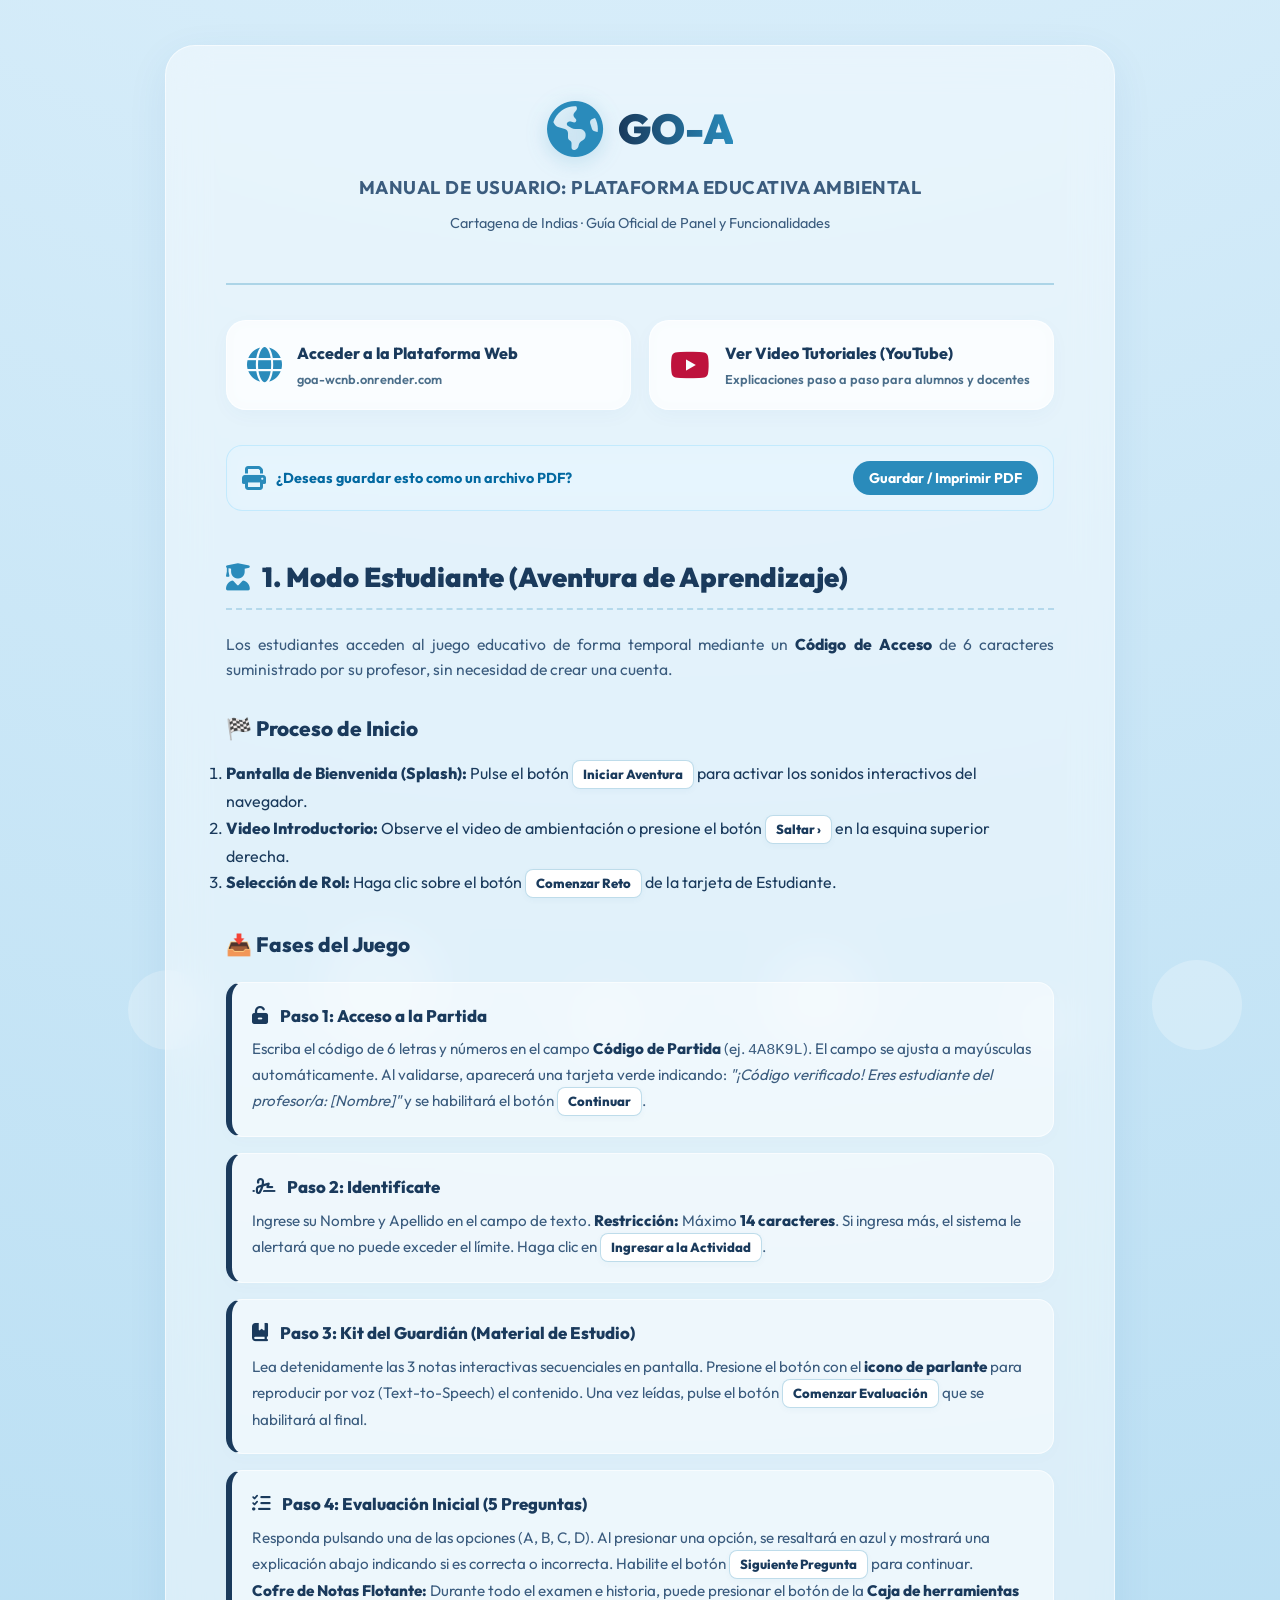
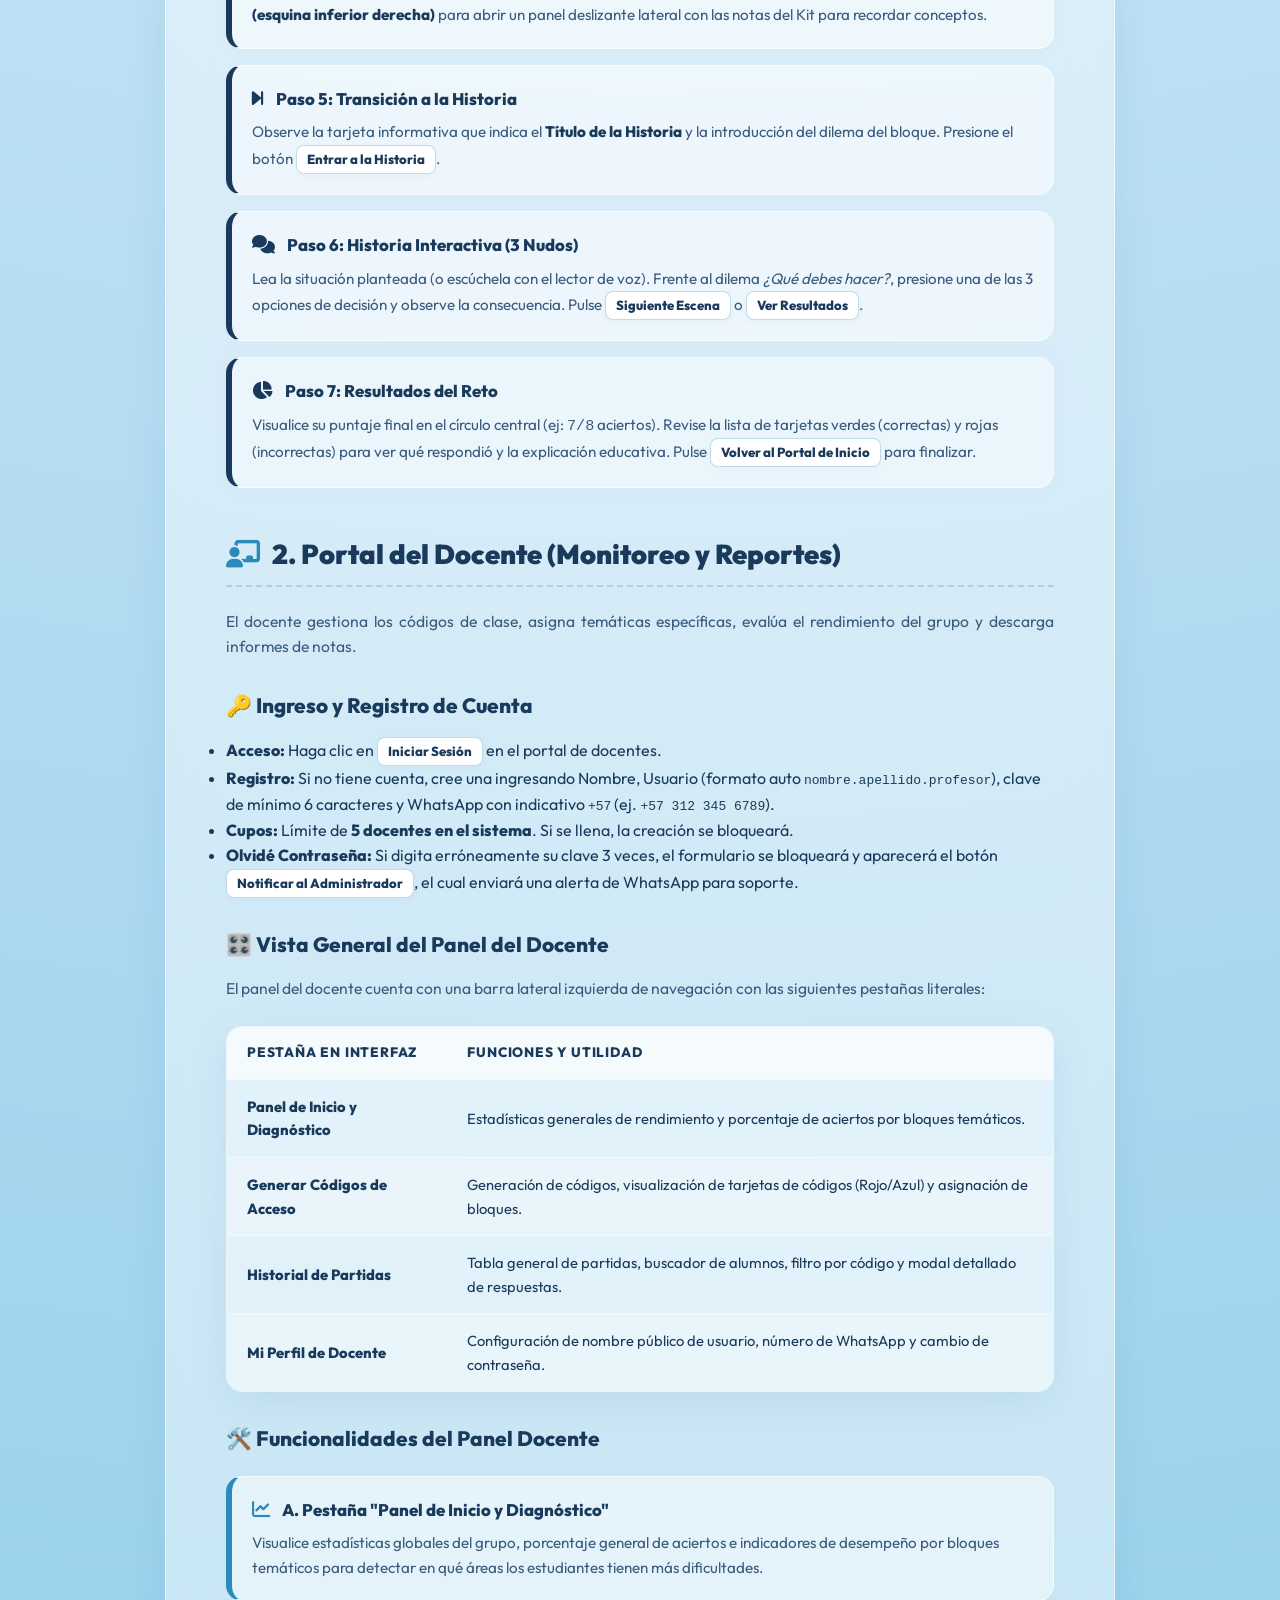
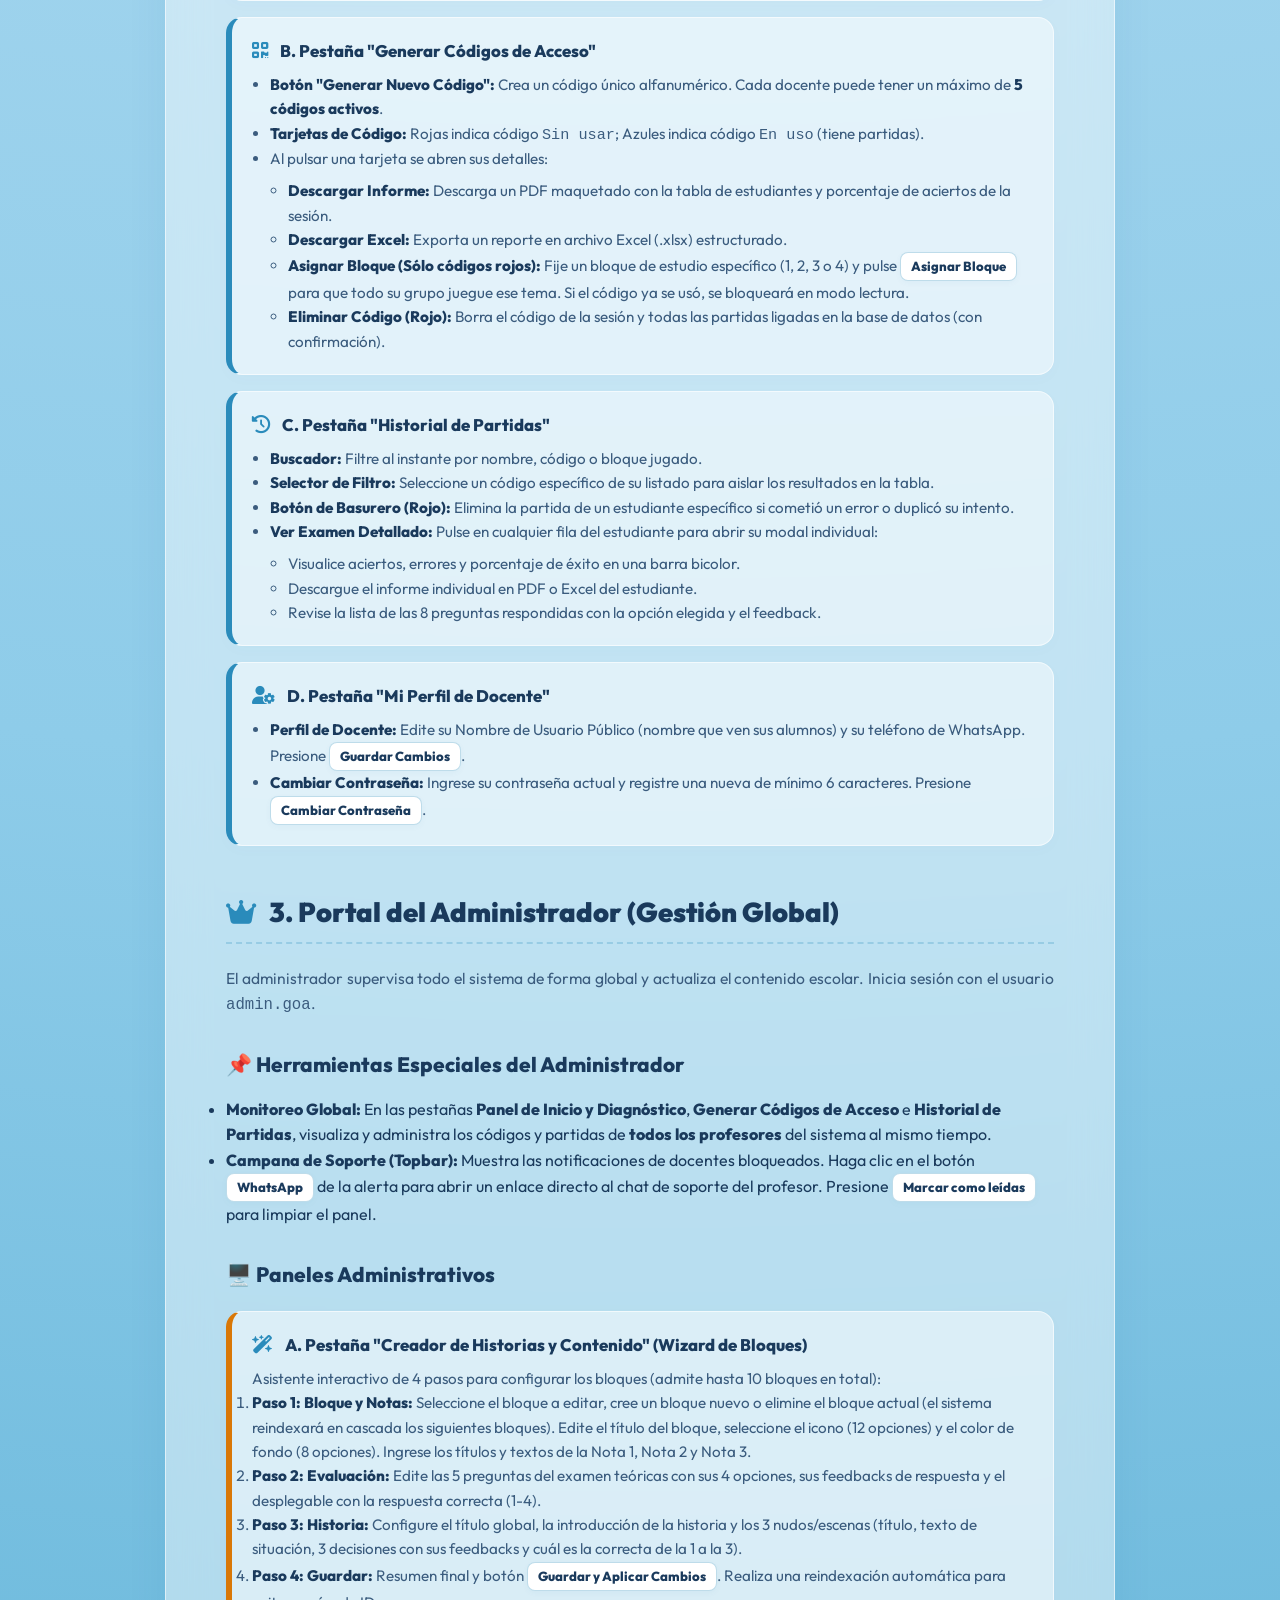
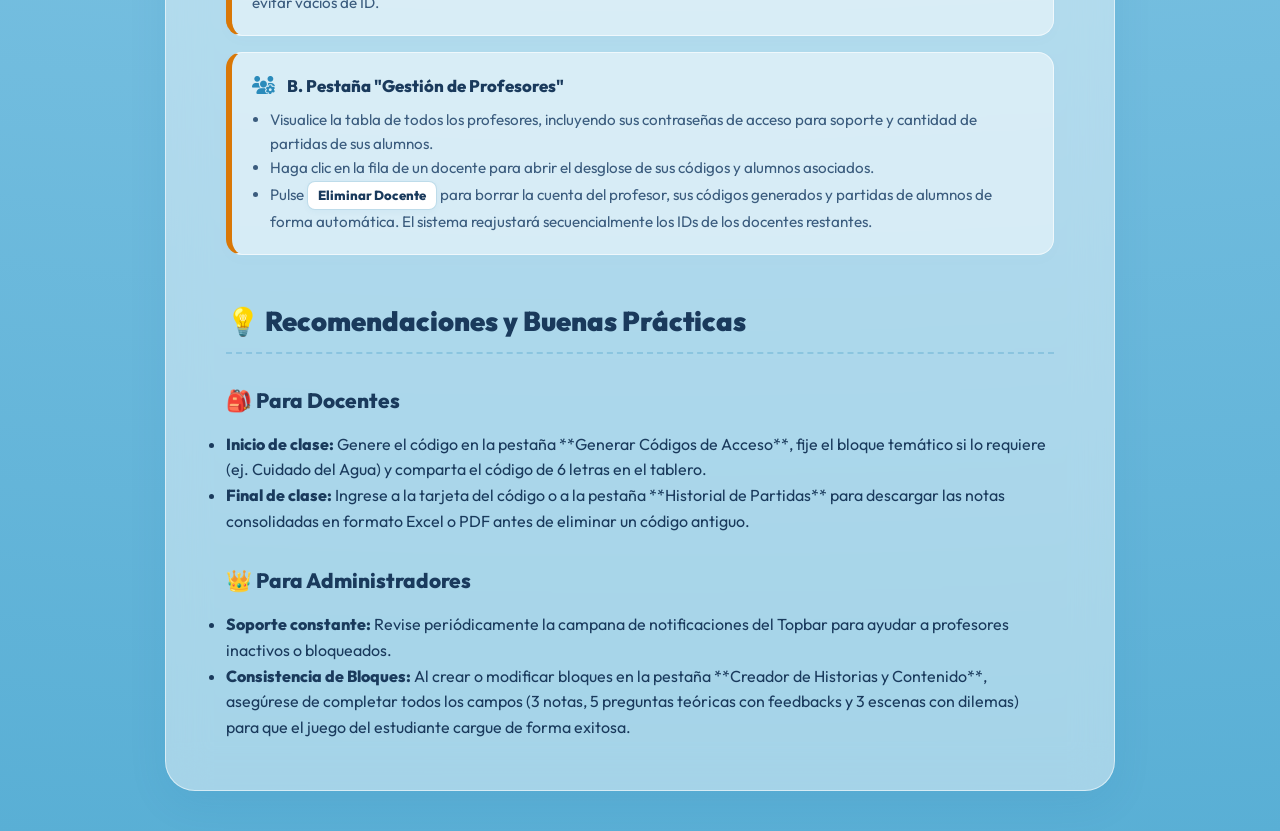
==== manual_usuario_goa.html @ 5ca75c50 "fix: remover mapa de navegacion del manual de usuario" ====
<!DOCTYPE html>
<html lang="es">
<head>
    <meta charset="UTF-8">
    <meta name="viewport" content="width=device-width, initial-scale=1.0">
    <title>Manual de Usuario - GO-A</title>
    <!-- Google Fonts -->
    <link rel="preconnect" href="https://fonts.googleapis.com">
    <link rel="preconnect" href="https://fonts.gstatic.com" crossorigin>
    <link href="https://fonts.googleapis.com/css2?family=Outfit:wght@300;400;600;700;800;900&display=swap" rel="stylesheet">
    <!-- FontAwesome for Icons -->
    <link rel="stylesheet" href="https://cdnjs.cloudflare.com/ajax/libs/font-awesome/6.4.0/css/all.min.css">
    <style>
        :root {
            /* Themes colors from GO-A platform */
            --bg-secondary: rgba(255, 255, 255, 0.42);
            --bg-card: rgba(255, 255, 255, 0.42);
            --border-color: rgba(255, 255, 255, 0.55);
            --border-glow: rgba(42, 139, 187, 0.3);
            
            --accent-indigo: #2a8bbb; /* Ocean Blue */
            --accent-purple: #45a2d8; /* Light Ocean Blue */
            --accent-glow: #1a3a5c;   /* Dark Ocean Blue */
            --accent-emerald: #298552; /* Forest Green */
            --accent-rose: #be123c;   /* Rose Red */
            --accent-gold: #d97706;   /* Golden Amber */
            
            --text-primary: #1a3a5c;   /* Very dark slate/blue */
            --text-secondary: #3b5c7e; /* Medium dark slate/blue */
            --text-muted: #4b6e8a;     /* Muted blue */
            
            --shadow-premium: 0 12px 40px rgba(30, 90, 150, 0.08);
            --transition-smooth: all 0.3s cubic-bezier(0.165, 0.84, 0.44, 1);
        }

        * {
            margin: 0;
            padding: 0;
            box-sizing: border-box;
        }

        body {
            font-family: 'Outfit', sans-serif;
            background: radial-gradient(circle at 50% -20%, #e8f5fd 0%, #b8def3 45%, #8ecce9 75%, #59afd5 100%);
            color: var(--text-primary);
            line-height: 1.6;
            padding: 45px 20px;
            min-height: 100vh;
            position: relative;
            overflow-x: hidden;
            -webkit-text-size-adjust: 100%;
        }

        /* Floating Oceanic Bubbles Background */
        .bubble {
            position: fixed;
            border-radius: 50%;
            background: rgba(255, 255, 255, 0.25);
            bottom: -150px;
            z-index: -1;
            pointer-events: none;
            animation: float-up 12s infinite ease-in-out;
        }

        .bubble:nth-child(1) { width: 80px; height: 80px; left: 10%; animation-duration: 10s; animation-delay: 0s; }
        .bubble:nth-child(2) { width: 120px; height: 120px; left: 25%; animation-duration: 14s; animation-delay: 2s; }
        .bubble:nth-child(3) { width: 60px; height: 60px; left: 45%; animation-duration: 9s; animation-delay: 1s; }
        .bubble:nth-child(4) { width: 100px; height: 100px; left: 60%; animation-duration: 16s; animation-delay: 3s; }
        .bubble:nth-child(5) { width: 50px; height: 50px; left: 80%; animation-duration: 8s; animation-delay: 0.5s; }
        .bubble:nth-child(6) { width: 90px; height: 90px; left: 90%; animation-duration: 11s; animation-delay: 4s; }

        @keyframes float-up {
            0% {
                transform: translateY(0) scale(1) rotate(0deg);
                opacity: 0;
            }
            10% { opacity: 0.6; }
            90% { opacity: 0.6; }
            100% {
                transform: translateY(-115vh) scale(1.2) rotate(360deg);
                opacity: 0;
            }
        }

        .container {
            max-width: 950px;
            margin: 0 auto;
            background: rgba(255, 255, 255, 0.45);
            border: 1px solid var(--border-color);
            border-radius: 30px;
            padding: 50px 60px;
            box-shadow: var(--shadow-premium);
            backdrop-filter: blur(20px);
            -webkit-backdrop-filter: blur(20px);
            position: relative;
            z-index: 2;
        }

        header {
            text-align: center;
            border-bottom: 2px solid rgba(42, 139, 187, 0.3);
            padding-bottom: 30px;
            margin-bottom: 35px;
        }

        .logo-area {
            display: flex;
            align-items: center;
            justify-content: center;
            gap: 15px;
            margin-bottom: 10px;
        }

        .logo-area i {
            font-size: 3.5rem;
            color: var(--accent-indigo);
            filter: drop-shadow(0 4px 10px rgba(42, 139, 187, 0.25));
            animation: pulse-icon 3s infinite ease-in-out;
        }

        @keyframes pulse-icon {
            0%, 100% { transform: scale(1); }
            50% { transform: scale(1.06); }
        }

        h1 {
            font-size: 2.6rem;
            font-weight: 900;
            background: linear-gradient(to right, #1a3a5c, #2a8bbb);
            -webkit-background-clip: text;
            background-clip: text;
            -webkit-text-fill-color: transparent;
            letter-spacing: -0.5px;
        }

        .subtitle {
            font-size: 1.15rem;
            color: var(--text-secondary);
            font-weight: 700;
            margin-top: 5px;
            text-transform: uppercase;
            letter-spacing: 0.5px;
        }

        /* Resource Links styling */
        .resources-bar {
            display: grid;
            grid-template-columns: repeat(auto-fit, minmax(260px, 1fr));
            gap: 18px;
            margin-bottom: 35px;
        }

        .resource-card {
            background: rgba(255, 255, 255, 0.65);
            border: 1px solid rgba(255, 255, 255, 0.7);
            border-radius: 20px;
            padding: 20px;
            display: flex;
            align-items: center;
            gap: 15px;
            box-shadow: 0 6px 20px rgba(30, 90, 150, 0.03);
            text-decoration: none;
            backdrop-filter: blur(10px);
            -webkit-backdrop-filter: blur(10px);
            transition: var(--transition-smooth);
        }

        .resource-card:hover {
            transform: translateY(-3px);
            box-shadow: 0 10px 25px rgba(30, 90, 150, 0.1);
            border-color: var(--accent-indigo);
            background: rgba(255, 255, 255, 0.85);
        }

        .resource-card i {
            font-size: 2.2rem;
            flex-shrink: 0;
        }

        .resource-info {
            display: flex;
            flex-direction: column;
            gap: 2px;
        }

        .resource-title {
            font-size: 1rem;
            font-weight: 800;
            color: var(--text-primary);
        }

        .resource-desc {
            font-size: 0.8rem;
            color: var(--text-muted);
            font-weight: 600;
        }

        h2 {
            font-size: 1.7rem;
            font-weight: 900;
            color: var(--text-primary);
            margin-top: 45px;
            margin-bottom: 22px;
            border-bottom: 2px dashed rgba(42, 139, 187, 0.25);
            padding-bottom: 8px;
            display: flex;
            align-items: center;
            gap: 12px;
        }

        h2 i {
            color: var(--accent-indigo);
        }

        h3 {
            font-size: 1.3rem;
            font-weight: 800;
            color: var(--text-primary);
            margin-top: 30px;
            margin-bottom: 15px;
            display: flex;
            align-items: center;
            gap: 8px;
        }

        p {
            margin-bottom: 18px;
            color: var(--text-secondary);
            font-size: 0.98rem;
            text-align: justify;
        }

        strong {
            font-weight: 800;
            color: var(--text-primary);
        }

        /* Documentation step-cards instead of bullets */
        .step-cards {
            display: flex;
            flex-direction: column;
            gap: 16px;
            margin: 20px 0 30px 0;
        }

        .doc-card {
            background: rgba(255, 255, 255, 0.5);
            border: 1px solid rgba(255, 255, 255, 0.6);
            border-left: 6px solid var(--accent-indigo);
            border-radius: 16px;
            padding: 20px;
            box-shadow: 0 4px 15px rgba(30, 90, 150, 0.02);
            transition: var(--transition-smooth);
        }

        .doc-card:hover {
            transform: translateX(4px);
            background: rgba(255, 255, 255, 0.75);
            border-color: rgba(42, 139, 187, 0.4);
            box-shadow: 0 6px 20px rgba(30, 90, 150, 0.05);
        }

        .doc-card.card-student { border-left-color: var(--accent-green); }
        .doc-card.card-teacher { border-left-color: var(--accent-indigo); }
        .doc-card.card-admin { border-left-color: var(--accent-gold); }

        .card-header {
            display: flex;
            align-items: center;
            gap: 12px;
            margin-bottom: 8px;
        }

        .card-header i {
            font-size: 1.15rem;
            color: var(--accent-indigo);
        }
        .doc-card.card-student .card-header i { color: var(--accent-green); }
        .doc-card.card-admin .doc-card.card-student .card-header i { color: var(--accent-gold); }

        .card-title {
            font-size: 1.05rem;
            font-weight: 800;
            color: var(--text-primary);
        }

        .card-body {
            font-size: 0.95rem;
            color: var(--text-secondary);
        }

        .card-body ul {
            padding-left: 18px;
            margin-top: 8px;
            margin-bottom: 0;
        }

        /* Responsive Flowchart Diagram */
        .nav-flowchart {
            display: flex;
            flex-direction: column;
            align-items: center;
            gap: 12px;
            margin: 35px 0;
            width: 100%;
        }

        .flow-step {
            background: rgba(255, 255, 255, 0.85);
            border: 2px solid var(--accent-indigo);
            color: var(--text-primary);
            padding: 12px 22px;
            border-radius: 16px;
            font-weight: 800;
            font-size: 0.95rem;
            text-align: center;
            box-shadow: 0 4px 15px rgba(30, 90, 150, 0.05);
            display: flex;
            align-items: center;
            gap: 10px;
            transition: var(--transition-smooth);
            margin: 4px 0; /* Add margin default to avoid touching on print wrap */
        }

        .flow-step:hover {
            transform: scale(1.03);
            border-color: var(--accent-purple);
        }

        .flow-branch {
            display: flex;
            gap: 20px;
            width: 100%;
            justify-content: center;
            flex-wrap: wrap;
        }

        .flow-column {
            display: flex;
            flex-direction: column;
            align-items: center;
            gap: 12px;
            flex: 1;
            min-width: 240px;
            max-width: 420px;
            background: rgba(255, 255, 255, 0.35);
            padding: 20px;
            border-radius: 20px;
            border: 1px solid rgba(255, 255, 255, 0.5);
            backdrop-filter: blur(10px);
            -webkit-backdrop-filter: blur(10px);
        }

        .flow-arrow {
            color: var(--accent-indigo);
            font-size: 1.2rem;
            animation: bounce 2.5s infinite ease-in-out;
        }

        @keyframes bounce {
            0%, 100% { transform: translateY(0); }
            50% { transform: translateY(4px); }
        }

        .flow-label {
            font-size: 0.75rem;
            font-weight: 900;
            color: var(--text-muted);
            text-transform: uppercase;
            letter-spacing: 1.5px;
            margin-bottom: 4px;
        }

        .flow-step.student {
            border-color: var(--accent-green);
            background: rgba(240, 253, 244, 0.9);
        }

        .flow-step.admin {
            border-color: var(--accent-gold);
            background: rgba(255, 251, 235, 0.9);
        }

        /* Responsive Tables Wrapper */
        .table-wrapper {
            width: 100%;
            overflow-x: auto;
            -webkit-overflow-scrolling: touch;
            margin: 25px 0;
            border-radius: 16px;
            border: 1px solid rgba(255, 255, 255, 0.6);
            box-shadow: var(--shadow-premium);
        }

        table {
            width: 100%;
            border-collapse: collapse;
            margin: 0;
            font-size: 0.92rem;
            min-width: 580px;
            background: rgba(255, 255, 255, 0.4);
        }

        th, td {
            padding: 15px 20px;
            border: none;
            border-bottom: 1px solid rgba(255, 255, 255, 0.5);
            text-align: left;
        }

        th {
            background-color: rgba(255, 255, 255, 0.65);
            color: var(--text-primary);
            font-weight: 800;
            font-size: 0.85rem;
            text-transform: uppercase;
            letter-spacing: 0.8px;
        }

        tr:last-child td {
            border-bottom: none;
        }

        tr:nth-child(even) {
            background-color: rgba(255, 255, 255, 0.25);
        }

        /* Alert boxes */
        .alert-box {
            background: rgba(255, 255, 255, 0.45);
            border-left: 6px solid var(--accent-indigo);
            padding: 16px 20px;
            border-radius: 0 16px 16px 0;
            margin: 25px 0;
            font-size: 0.95rem;
            border-top: 1px solid rgba(255, 255, 255, 0.5);
            border-bottom: 1px solid rgba(255, 255, 255, 0.5);
            border-right: 1px solid rgba(255, 255, 255, 0.5);
        }

        .alert-box.alert-student { border-left-color: var(--accent-green); }
        .alert-box.alert-admin { border-left-color: var(--accent-gold); }

        .alert-box p {
            margin: 0;
            color: var(--text-secondary);
            font-weight: 600;
        }

        /* Buttons references styling */
        .btn-ref {
            display: inline-block;
            background: #ffffff;
            color: var(--text-primary);
            padding: 3px 10px;
            border-radius: 8px;
            font-family: 'Outfit', sans-serif;
            font-size: 0.82rem;
            font-weight: 800;
            border: 1px solid rgba(42, 139, 187, 0.3);
            white-space: nowrap;
            box-shadow: 0 2px 6px rgba(30, 90, 150, 0.04);
        }

        /* Responsive Breakpoints */
        @media (max-width: 768px) {
            body {
                padding: 20px 10px;
            }

            .container {
                padding: 30px 15px;
                border-radius: 20px;
            }

            header {
                padding-bottom: 20px;
                margin-bottom: 25px;
            }

            .logo-area i {
                font-size: 2.8rem;
            }

            h1 {
                font-size: 1.8rem;
            }

            .subtitle {
                font-size: 0.95rem;
            }

            h2 {
                font-size: 1.35rem;
                margin-top: 35px;
                padding-bottom: 6px;
            }

            h3 {
                font-size: 1.15rem;
                margin-top: 20px;
            }

            p, .card-body {
                font-size: 0.92rem;
            }

            .resources-bar {
                grid-template-columns: 1fr;
                gap: 12px;
                margin-bottom: 25px;
            }

            .resource-card {
                padding: 16px;
            }

            /* FLOWCHART MOBILE ADAPTABILITY REDESIGN (KEEP BRANCHES SIDE-BY-SIDE) */
            .nav-flowchart {
                gap: 8px !important;
                margin: 25px 0 !important;
            }

            .nav-flowchart > .flow-branch {
                flex-wrap: nowrap !important; /* Force side-by-side columns to show branching */
                gap: 8px !important;
            }

            .flow-column {
                min-width: 140px !important;
                flex: 1 !important;
                padding: 10px !important;
                border-radius: 12px !important;
                gap: 8px !important;
            }

            /* Make subrows stack inside the column instead of side-by-side */
            .flow-column .flow-branch {
                flex-direction: column !important;
                gap: 6px !important;
                flex-wrap: nowrap !important;
            }

            .flow-step {
                padding: 8px 6px !important;
                font-size: 0.76rem !important;
                border-radius: 10px !important;
                flex-direction: column !important; /* Stack icon on top of text to save width */
                gap: 4px !important;
                width: 100% !important;
                margin: 0 !important;
            }

            .flow-step i {
                font-size: 1rem !important;
            }

            .flow-label {
                font-size: 0.65rem !important;
                letter-spacing: 0.5px !important;
                margin-bottom: 2px !important;
            }

            .flow-column p {
                font-size: 0.72rem !important;
                line-height: 1.3 !important;
                margin: 0 !important;
            }

            .flow-arrow {
                font-size: 0.9rem !important;
            }
        }

        /* Print styling optimized for PDF export */
        @media print {
            body {
                background: #ffffff !important;
                color: #1a3a5c !important;
                padding: 0 !important;
            }

            .container {
                border: none !important;
                box-shadow: none !important;
                padding: 0 !important;
                max-width: 100% !important;
                background: transparent !important;
                backdrop-filter: none !important;
            }

            .no-print, .bubble {
                display: none !important;
            }

            /* Force printing of background colors and borders */
            * {
                -webkit-print-color-adjust: exact !important;
                print-color-adjust: exact !important;
            }

            /* Spacing and page breaks */
            h2, h3, .doc-card, .table-wrapper, .nav-flowchart {
                page-break-inside: avoid !important;
                break-inside: avoid !important;
            }

            h2 {
                margin-top: 35px !important;
                border-bottom: 2px solid rgba(42, 139, 187, 0.3) !important;
            }

            /* Clean backgrounds for print cards */
            .doc-card {
                background: #f8fafc !important;
                border: 1px solid #cbd5e1 !important;
                border-left: 6px solid var(--accent-indigo) !important;
                margin-bottom: 15px !important;
                padding: 15px !important;
            }
            
            .doc-card.card-student { border-left-color: var(--accent-green) !important; background-color: #f0fdf4 !important; }
            .doc-card.card-admin { border-left-color: var(--accent-gold) !important; background-color: #fffbeb !important; }

            .flow-column {
                background: #f8fafc !important;
                border: 1px solid #cbd5e1 !important;
                padding: 15px !important;
                margin-bottom: 10px !important;
            }

            .flow-step {
                background: #ffffff !important;
                border: 2px solid var(--accent-indigo) !important;
                margin: 8px 0 !important;
                box-shadow: none !important;
                padding: 8px 14px !important;
            }
            .flow-step.student { border-color: var(--accent-green) !important; background-color: #f0fdf4 !important; }
            .flow-step.admin { border-color: var(--accent-gold) !important; background-color: #fffbeb !important; }
            
            .btn-ref {
                background: #f1f5f9 !important;
                border: 1px solid #cbd5e1 !important;
            }
        }
    </style>
</head>
<body>
    <!-- Floating bubbles elements -->
    <div class="bubble"></div>
    <div class="bubble"></div>
    <div class="bubble"></div>
    <div class="bubble"></div>
    <div class="bubble"></div>
    <div class="bubble"></div>

    <div class="container">
        <header>
            <div class="logo-area">
                <i class="fa-solid fa-earth-americas"></i>
                <h1>GO-A</h1>
            </div>
            <div class="subtitle">Manual de Usuario: Plataforma Educativa Ambiental</div>
            <p style="text-align: center; font-size: 0.9rem; margin-top: 10px;">Cartagena de Indias · Guía Oficial de Panel y Funcionalidades</p>
        </header>

        <!-- Seccion de Enlaces Interactivos Directos -->
        <section class="resources-bar no-print">
            <a href="https://goa-wcnb.onrender.com" target="_blank" class="resource-card">
                <i class="fa-solid fa-globe" style="color: var(--accent-indigo);"></i>
                <div class="resource-info">
                    <span class="resource-title">Acceder a la Plataforma Web</span>
                    <span class="resource-desc">goa-wcnb.onrender.com</span>
                </div>
            </a>
            <a href="https://youtube.com/playlist?list=PLEicLP17_e7c&si=abfnRF0KE0c8T350" target="_blank" class="resource-card">
                <i class="fa-brands fa-youtube" style="color: var(--accent-rose);"></i>
                <div class="resource-info">
                    <span class="resource-title">Ver Video Tutoriales (YouTube)</span>
                    <span class="resource-desc">Explicaciones paso a paso para alumnos y docentes</span>
                </div>
            </a>
        </section>

        <section class="no-print" style="background: rgba(224, 242, 254, 0.6); border: 1px solid rgba(186, 230, 253, 0.8); border-radius: 16px; padding: 15px; margin-bottom: 30px; display: flex; align-items: center; justify-content: space-between; flex-wrap: wrap; gap: 10px; backdrop-filter: blur(10px);">
            <div style="display: flex; align-items: center; gap: 10px;">
                <i class="fa-solid fa-print" style="font-size: 1.5rem; color: var(--accent-indigo);"></i>
                <span style="font-size: 0.9rem; font-weight: 700; color: #0369a1;">¿Deseas guardar esto como un archivo PDF?</span>
            </div>
            <button onclick="window.print()" style="background: var(--accent-indigo); color: white; border: none; padding: 8px 16px; border-radius: 30px; font-family: inherit; font-size: 0.88rem; font-weight: 700; cursor: pointer; transition: background 0.2s;" onmouseover="this.style.background='#1e719c'" onmouseout="this.style.background='var(--accent-indigo)'">
                Guardar / Imprimir PDF
            </button>
        </section>



        <h2><i class="fa-solid fa-user-graduate"></i> 1. Modo Estudiante (Aventura de Aprendizaje)</h2>
        <p>Los estudiantes acceden al juego educativo de forma temporal mediante un <strong>Código de Acceso</strong> de 6 caracteres suministrado por su profesor, sin necesidad de crear una cuenta.</p>

        <h3>🏁 Proceso de Inicio</h3>
        <ol>
            <li><strong>Pantalla de Bienvenida (Splash):</strong> Pulse el botón <span class="btn-ref">Iniciar Aventura</span> para activar los sonidos interactivos del navegador.</li>
            <li><strong>Video Introductorio:</strong> Observe el video de ambientación o presione el botón <span class="btn-ref">Saltar ›</span> en la esquina superior derecha.</li>
            <li><strong>Selección de Rol:</strong> Haga clic sobre el botón <span class="btn-ref">Comenzar Reto</span> de la tarjeta de Estudiante.</li>
        </ol>

        <h3>📥 Fases del Juego</h3>
        <div class="step-cards">
            <!-- Paso 1 -->
            <div class="doc-card card-student">
                <div class="card-header">
                    <i class="fa-solid fa-unlock-keyhole"></i>
                    <span class="card-title">Paso 1: Acceso a la Partida</span>
                </div>
                <div class="card-body">
                    Escriba el código de 6 letras y números en el campo <strong>Código de Partida</strong> (ej. <code>4A8K9L</code>). El campo se ajusta a mayúsculas automáticamente. Al validarse, aparecerá una tarjeta verde indicando: <em>"¡Código verificado! Eres estudiante del profesor/a: [Nombre]"</em> y se habilitará el botón <span class="btn-ref">Continuar</span>.
                </div>
            </div>

            <!-- Paso 2 -->
            <div class="doc-card card-student">
                <div class="card-header">
                    <i class="fa-solid fa-signature"></i>
                    <span class="card-title">Paso 2: Identifícate</span>
                </div>
                <div class="card-body">
                    Ingrese su Nombre y Apellido en el campo de texto.
                    <strong>Restricción:</strong> Máximo <strong>14 caracteres</strong>. Si ingresa más, el sistema le alertará que no puede exceder el límite. Haga clic en <span class="btn-ref">Ingresar a la Actividad</span>.
                </div>
            </div>

            <!-- Paso 3 -->
            <div class="doc-card card-student">
                <div class="card-header">
                    <i class="fa-solid fa-book-bookmark"></i>
                    <span class="card-title">Paso 3: Kit del Guardián (Material de Estudio)</span>
                </div>
                <div class="card-body">
                    Lea detenidamente las 3 notas interactivas secuenciales en pantalla. Presione el botón con el <strong>icono de parlante</strong> para reproducir por voz (Text-to-Speech) el contenido. Una vez leídas, pulse el botón <span class="btn-ref">Comenzar Evaluación</span> que se habilitará al final.
                </div>
            </div>

            <!-- Paso 4 -->
            <div class="doc-card card-student">
                <div class="card-header">
                    <i class="fa-solid fa-list-check"></i>
                    <span class="card-title">Paso 4: Evaluación Inicial (5 Preguntas)</span>
                </div>
                <div class="card-body">
                    Responda pulsando una de las opciones (A, B, C, D). Al presionar una opción, se resaltará en azul y mostrará una explicación abajo indicando si es correcta o incorrecta. Habilite el botón <span class="btn-ref">Siguiente Pregunta</span> para continuar.
                    <br>
                    <strong>Cofre de Notas Flotante:</strong> Durante todo el examen e historia, puede presionar el botón de la <strong>Caja de herramientas (esquina inferior derecha)</strong> para abrir un panel deslizante lateral con las notas del Kit para recordar conceptos.
                </div>
            </div>

            <!-- Paso 5 -->
            <div class="doc-card card-student">
                <div class="card-header">
                    <i class="fa-solid fa-forward-step"></i>
                    <span class="card-title">Paso 5: Transición a la Historia</span>
                </div>
                <div class="card-body">
                    Observe la tarjeta informativa que indica el <strong>Título de la Historia</strong> y la introducción del dilema del bloque. Presione el botón <span class="btn-ref">Entrar a la Historia</span>.
                </div>
            </div>

            <!-- Paso 6 -->
            <div class="doc-card card-student">
                <div class="card-header">
                    <i class="fa-solid fa-comments"></i>
                    <span class="card-title">Paso 6: Historia Interactiva (3 Nudos)</span>
                </div>
                <div class="card-body">
                    Lea la situación planteada (o escúchela con el lector de voz). Frente al dilema <em>¿Qué debes hacer?</em>, presione una de las 3 opciones de decisión y observe la consecuencia. Pulse <span class="btn-ref">Siguiente Escena</span> o <span class="btn-ref">Ver Resultados</span>.
                </div>
            </div>

            <!-- Paso 7 -->
            <div class="doc-card card-student">
                <div class="card-header">
                    <i class="fa-solid fa-chart-pie"></i>
                    <span class="card-title">Paso 7: Resultados del Reto</span>
                </div>
                <div class="card-body">
                    Visualice su puntaje final en el círculo central (ej: <code>7/8</code> aciertos). Revise la lista de tarjetas verdes (correctas) y rojas (incorrectas) para ver qué respondió y la explicación educativa. Pulse <span class="btn-ref">Volver al Portal de Inicio</span> para finalizar.
                </div>
            </div>
        </div>

        <h2><i class="fa-solid fa-chalkboard-user"></i> 2. Portal del Docente (Monitoreo y Reportes)</h2>
        <p>El docente gestiona los códigos de clase, asigna temáticas específicas, evalúa el rendimiento del grupo y descarga informes de notas.</p>

        <h3>🔑 Ingreso y Registro de Cuenta</h3>
        <ul>
            <li><strong>Acceso:</strong> Haga clic en <span class="btn-ref">Iniciar Sesión</span> en el portal de docentes.</li>
            <li><strong>Registro:</strong> Si no tiene cuenta, cree una ingresando Nombre, Usuario (formato auto <code>nombre.apellido.profesor</code>), clave de mínimo 6 caracteres y WhatsApp con indicativo <code>+57</code> (ej. <code>+57 312 345 6789</code>).</li>
            <li><strong>Cupos:</strong> Límite de <strong>5 docentes en el sistema</strong>. Si se llena, la creación se bloqueará.</li>
            <li><strong>Olvidé Contraseña:</strong> Si digita erróneamente su clave 3 veces, el formulario se bloqueará y aparecerá el botón <span class="btn-ref">Notificar al Administrador</span>, el cual enviará una alerta de WhatsApp para soporte.</li>
        </ul>

        <h3>🎛️ Vista General del Panel del Docente</h3>
        <p>El panel del docente cuenta con una barra lateral izquierda de navegación con las siguientes pestañas literales:</p>
        
        <div class="table-wrapper">
            <table>
                <thead>
                    <tr>
                        <th>Pestaña en Interfaz</th>
                        <th>Funciones y Utilidad</th>
                    </tr>
                </thead>
                <tbody>
                    <tr>
                        <td><strong>Panel de Inicio y Diagnóstico</strong></td>
                        <td>Estadísticas generales de rendimiento y porcentaje de aciertos por bloques temáticos.</td>
                    </tr>
                    <tr>
                        <td><strong>Generar Códigos de Acceso</strong></td>
                        <td>Generación de códigos, visualización de tarjetas de códigos (Rojo/Azul) y asignación de bloques.</td>
                    </tr>
                    <tr>
                        <td><strong>Historial de Partidas</strong></td>
                        <td>Tabla general de partidas, buscador de alumnos, filtro por código y modal detallado de respuestas.</td>
                    </tr>
                    <tr>
                        <td><strong>Mi Perfil de Docente</strong></td>
                        <td>Configuración de nombre público de usuario, número de WhatsApp y cambio de contraseña.</td>
                    </tr>
                </tbody>
            </table>
        </div>

        <h3>🛠️ Funcionalidades del Panel Docente</h3>

        <div class="step-cards">
            <!-- A -->
            <div class="doc-card card-teacher">
                <div class="card-header">
                    <i class="fa-solid fa-chart-line"></i>
                    <span class="card-title">A. Pestaña "Panel de Inicio y Diagnóstico"</span>
                </div>
                <div class="card-body">
                    Visualice estadísticas globales del grupo, porcentaje general de aciertos e indicadores de desempeño por bloques temáticos para detectar en qué áreas los estudiantes tienen más dificultades.
                </div>
            </div>

            <!-- B -->
            <div class="doc-card card-teacher">
                <div class="card-header">
                    <i class="fa-solid fa-qrcode"></i>
                    <span class="card-title">B. Pestaña "Generar Códigos de Acceso"</span>
                </div>
                <div class="card-body">
                    <ul>
                        <li><strong>Botón "Generar Nuevo Código":</strong> Crea un código único alfanumérico. Cada docente puede tener un máximo de <strong>5 códigos activos</strong>.</li>
                        <li><strong>Tarjetas de Código:</strong> Rojas indica código <code>Sin usar</code>; Azules indica código <code>En uso</code> (tiene partidas).</li>
                        <li>Al pulsar una tarjeta se abren sus detalles:
                            <ul>
                                <li><strong>Descargar Informe:</strong> Descarga un PDF maquetado con la tabla de estudiantes y porcentaje de aciertos de la sesión.</li>
                                <li><strong>Descargar Excel:</strong> Exporta un reporte en archivo Excel (.xlsx) estructurado.</li>
                                <li><strong>Asignar Bloque (Sólo códigos rojos):</strong> Fije un bloque de estudio específico (1, 2, 3 o 4) y pulse <span class="btn-ref">Asignar Bloque</span> para que todo su grupo juegue ese tema. Si el código ya se usó, se bloqueará en modo lectura.</li>
                                <li><strong>Eliminar Código (Rojo):</strong> Borra el código de la sesión y todas las partidas ligadas en la base de datos (con confirmación).</li>
                            </ul>
                        </li>
                    </ul>
                </div>
            </div>

            <!-- C -->
            <div class="doc-card card-teacher">
                <div class="card-header">
                    <i class="fa-solid fa-clock-rotate-left"></i>
                    <span class="card-title">C. Pestaña "Historial de Partidas"</span>
                </div>
                <div class="card-body">
                    <ul>
                        <li><strong>Buscador:</strong> Filtre al instante por nombre, código o bloque jugado.</li>
                        <li><strong>Selector de Filtro:</strong> Seleccione un código específico de su listado para aislar los resultados en la tabla.</li>
                        <li><strong>Botón de Basurero (Rojo):</strong> Elimina la partida de un estudiante específico si cometió un error o duplicó su intento.</li>
                        <li><strong>Ver Examen Detallado:</strong> Pulse en cualquier fila del estudiante para abrir su modal individual:
                            <ul>
                                <li>Visualice aciertos, errores y porcentaje de éxito en una barra bicolor.</li>
                                <li>Descargue el informe individual en PDF o Excel del estudiante.</li>
                                <li>Revise la lista de las 8 preguntas respondidas con la opción elegida y el feedback.</li>
                            </ul>
                        </li>
                    </ul>
                </div>
            </div>

            <!-- D -->
            <div class="doc-card card-teacher">
                <div class="card-header">
                    <i class="fa-solid fa-user-gear"></i>
                    <span class="card-title">D. Pestaña "Mi Perfil de Docente"</span>
                </div>
                <div class="card-body">
                    <ul>
                        <li><strong>Perfil de Docente:</strong> Edite su Nombre de Usuario Público (nombre que ven sus alumnos) y su teléfono de WhatsApp. Presione <span class="btn-ref">Guardar Cambios</span>.</li>
                        <li><strong>Cambiar Contraseña:</strong> Ingrese su contraseña actual y registre una nueva de mínimo 6 caracteres. Presione <span class="btn-ref">Cambiar Contraseña</span>.</li>
                    </ul>
                </div>
            </div>
        </div>

        <h2><i class="fa-solid fa-crown"></i> 3. Portal del Administrador (Gestión Global)</h2>
        <p>El administrador supervisa todo el sistema de forma global y actualiza el contenido escolar. Inicia sesión con el usuario <code>admin.goa</code>.</p>

        <h3>📌 Herramientas Especiales del Administrador</h3>
        
        <ul>
            <li><strong>Monitoreo Global:</strong> En las pestañas <strong>Panel de Inicio y Diagnóstico</strong>, <strong>Generar Códigos de Acceso</strong> e <strong>Historial de Partidas</strong>, visualiza y administra los códigos y partidas de <strong>todos los profesores</strong> del sistema al mismo tiempo.</li>
            <li><strong>Campana de Soporte (Topbar):</strong> Muestra las notificaciones de docentes bloqueados. Haga clic en el botón <span class="btn-ref">WhatsApp</span> de la alerta para abrir un enlace directo al chat de soporte del profesor. Presione <span class="btn-ref">Marcar como leídas</span> para limpiar el panel.</li>
        </ul>

        <h3>🖥️ Paneles Administrativos</h3>

        <div class="step-cards">
            <!-- Story Creator -->
            <div class="doc-card card-admin">
                <div class="card-header">
                    <i class="fa-solid fa-wand-magic-sparkles"></i>
                    <span class="card-title">A. Pestaña "Creador de Historias y Contenido" (Wizard de Bloques)</span>
                </div>
                <div class="card-body">
                    Asistente interactivo de 4 pasos para configurar los bloques (admite hasta 10 bloques en total):
                    <ol>
                        <li><strong>Paso 1: Bloque y Notas:</strong> Seleccione el bloque a editar, cree un bloque nuevo o elimine el bloque actual (el sistema reindexará en cascada los siguientes bloques). Edite el título del bloque, seleccione el icono (12 opciones) y el color de fondo (8 opciones). Ingrese los títulos y textos de la Nota 1, Nota 2 y Nota 3.</li>
                        <li><strong>Paso 2: Evaluación:</strong> Edite las 5 preguntas del examen teóricas con sus 4 opciones, sus feedbacks de respuesta y el desplegable con la respuesta correcta (1-4).</li>
                        <li><strong>Paso 3: Historia:</strong> Configure el título global, la introducción de la historia y los 3 nudos/escenas (título, texto de situación, 3 decisiones con sus feedbacks y cuál es la correcta de la 1 a la 3).</li>
                        <li><strong>Paso 4: Guardar:</strong> Resumen final y botón <span class="btn-ref">Guardar y Aplicar Cambios</span>. Realiza una reindexación automática para evitar vacíos de ID.</li>
                    </ol>
                </div>
            </div>

            <!-- Teachers management -->
            <div class="doc-card card-admin">
                <div class="card-header">
                    <i class="fa-solid fa-users-gear"></i>
                    <span class="card-title">B. Pestaña "Gestión de Profesores"</span>
                </div>
                <div class="card-body">
                    <ul>
                        <li>Visualice la tabla de todos los profesores, incluyendo sus contraseñas de acceso para soporte y cantidad de partidas de sus alumnos.</li>
                        <li>Haga clic en la fila de un docente para abrir el desglose de sus códigos y alumnos asociados.</li>
                        <li>Pulse <span class="btn-ref">Eliminar Docente</span> para borrar la cuenta del profesor, sus códigos generados y partidas de alumnos de forma automática. El sistema reajustará secuencialmente los IDs de los docentes restantes.</li>
                    </ul>
                </div>
            </div>
        </div>

        <h2>💡 Recomendaciones y Buenas Prácticas</h2>
        
        <h3>🎒 Para Docentes</h3>
        <ul>
            <li><strong>Inicio de clase:</strong> Genere el código en la pestaña **Generar Códigos de Acceso**, fije el bloque temático si lo requiere (ej. Cuidado del Agua) y comparta el código de 6 letras en el tablero.</li>
            <li><strong>Final de clase:</strong> Ingrese a la tarjeta del código o a la pestaña **Historial de Partidas** para descargar las notas consolidadas en formato Excel o PDF antes de eliminar un código antiguo.</li>
        </ul>

        <h3>👑 Para Administradores</h3>
        <ul>
            <li><strong>Soporte constante:</strong> Revise periódicamente la campana de notificaciones del Topbar para ayudar a profesores inactivos o bloqueados.</li>
            <li><strong>Consistencia de Bloques:</strong> Al crear o modificar bloques en la pestaña **Creador de Historias y Contenido**, asegúrese de completar todos los campos (3 notas, 5 preguntas teóricas con feedbacks y 3 escenas con dilemas) para que el juego del estudiante cargue de forma exitosa.</li>
        </ul>
    </div>
</body>
</html>
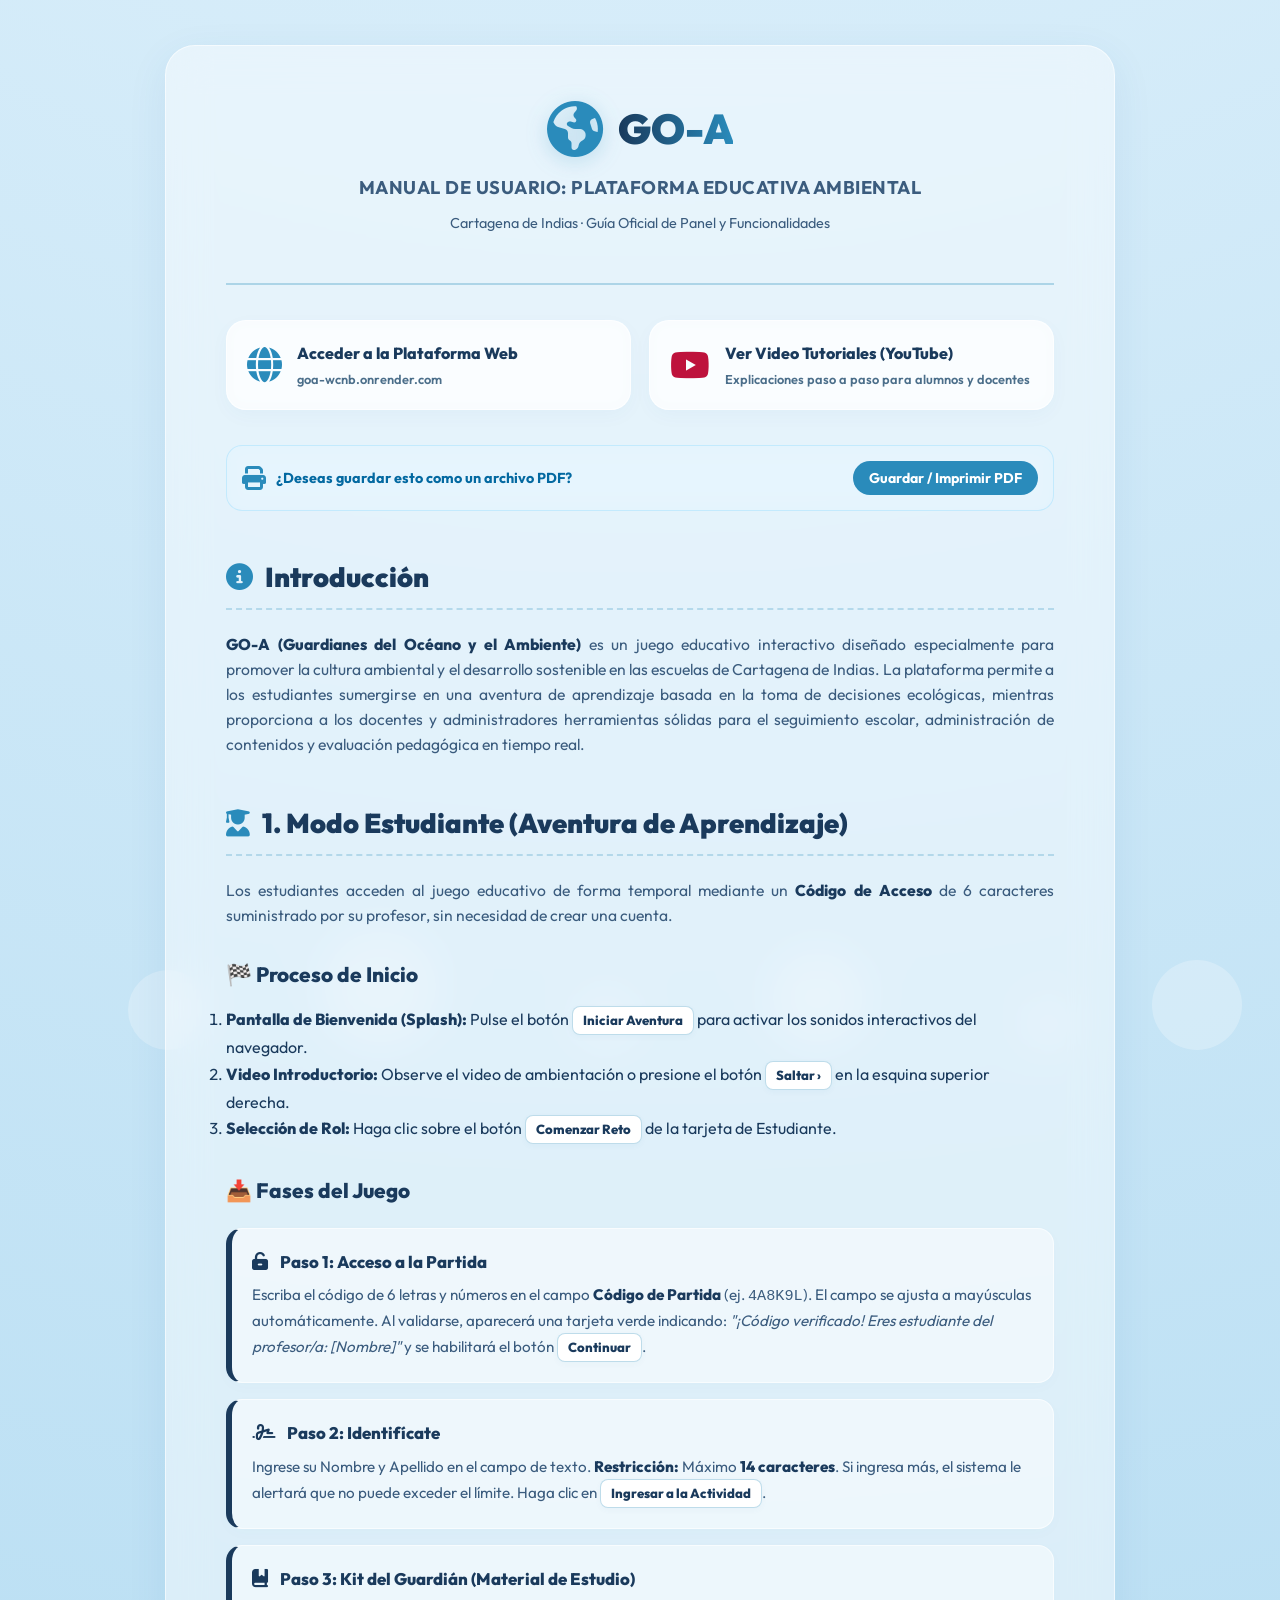
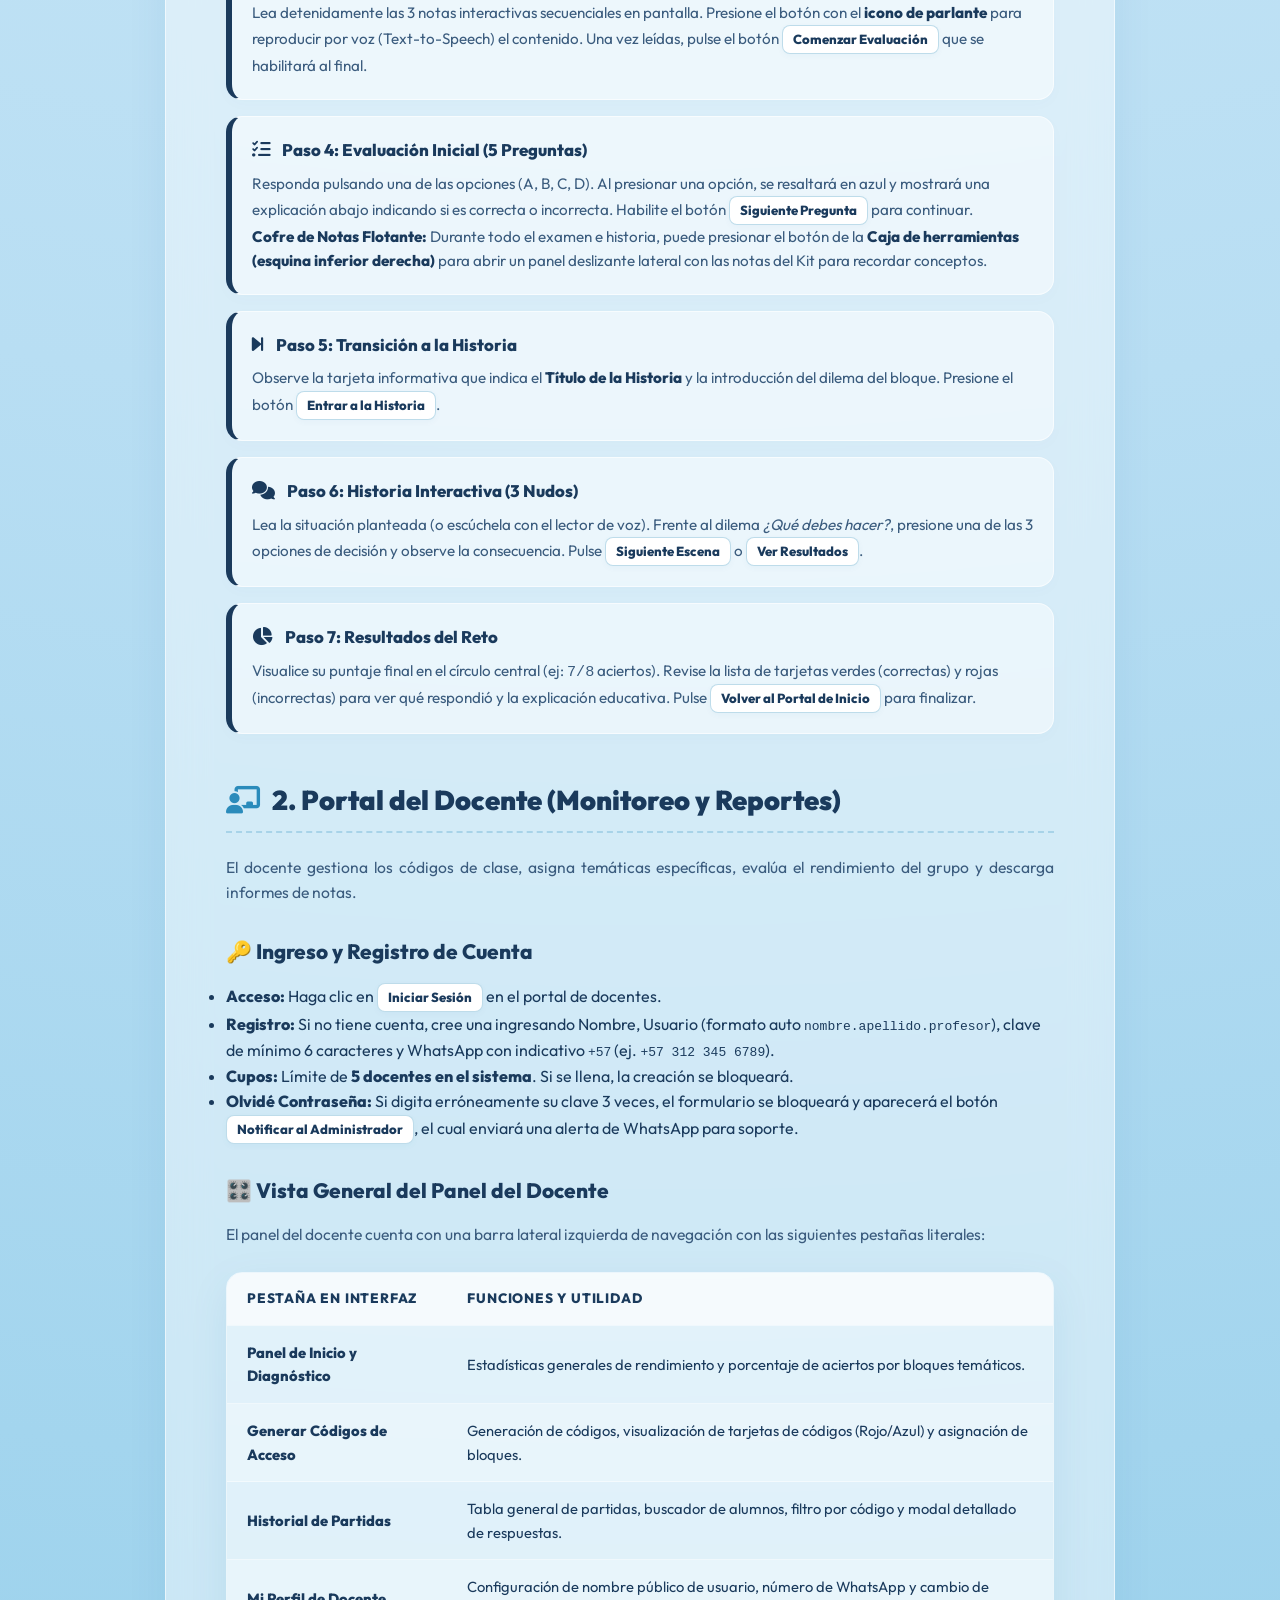
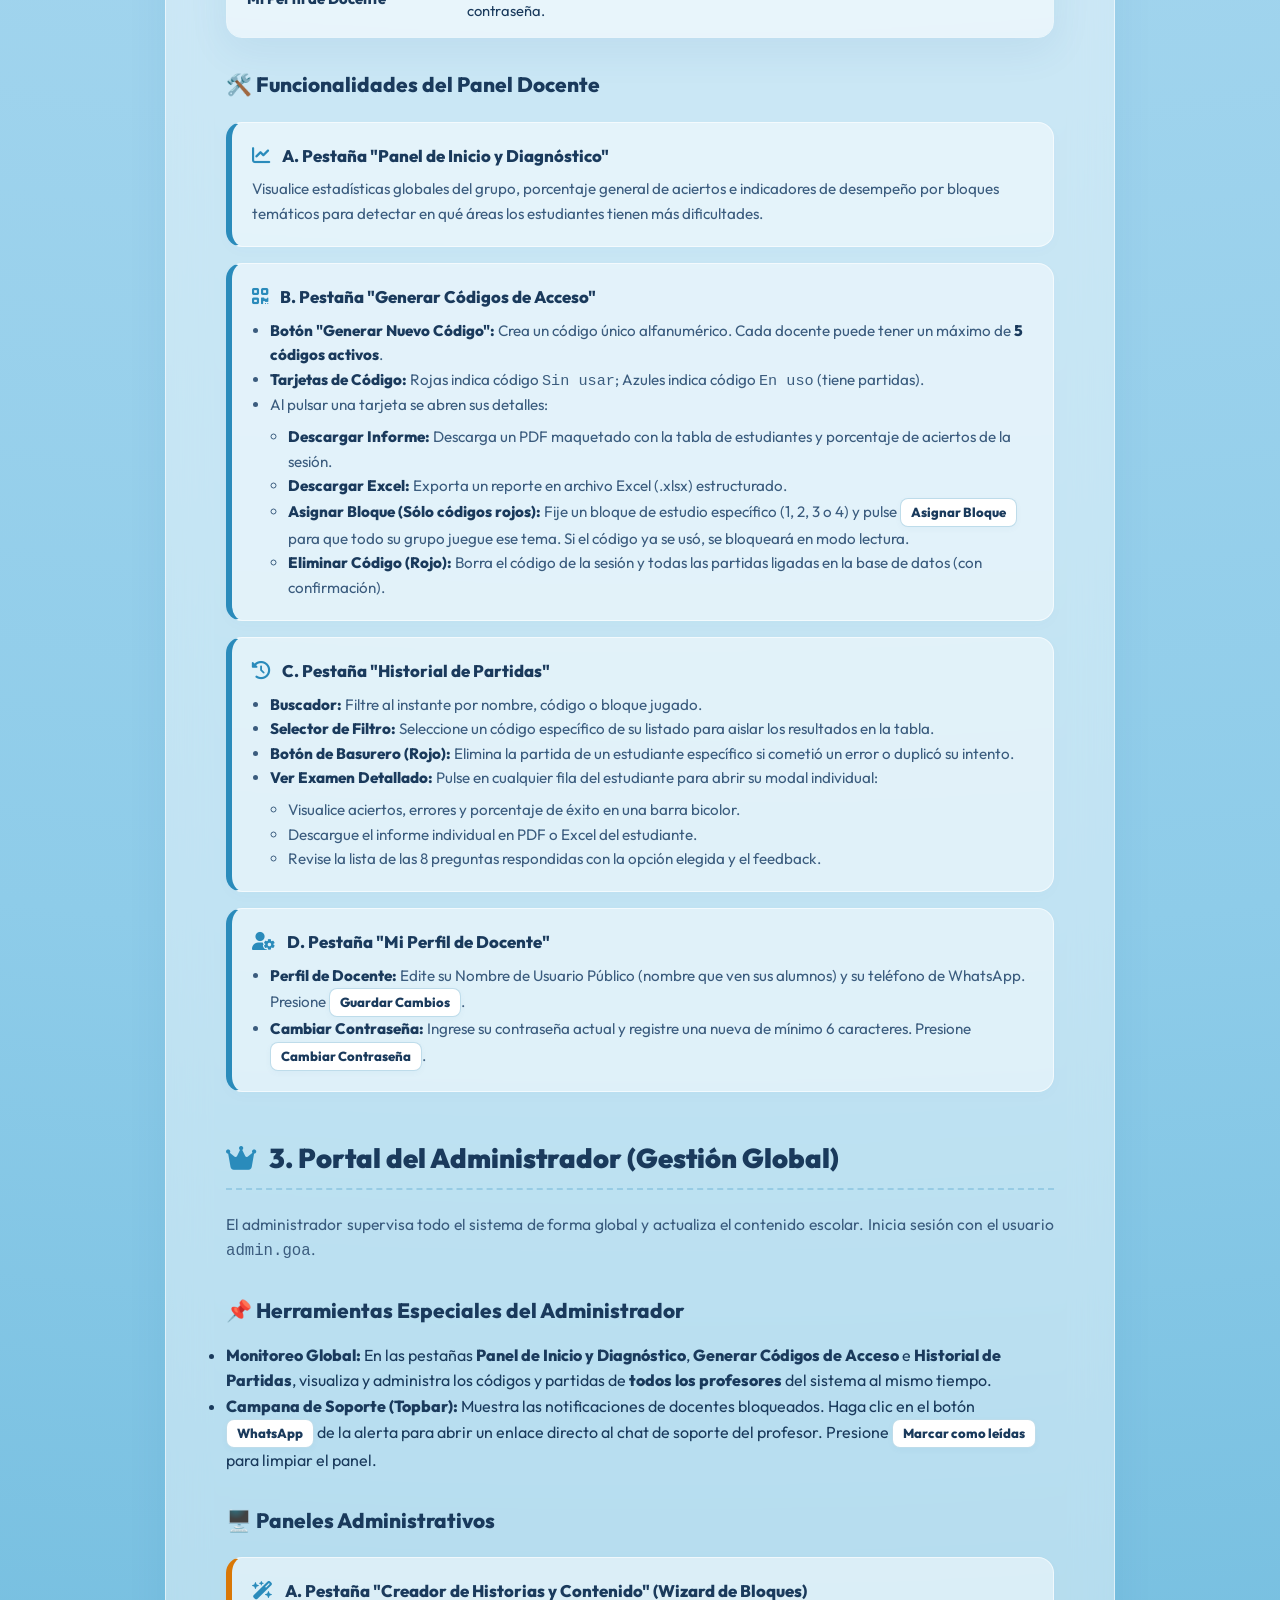
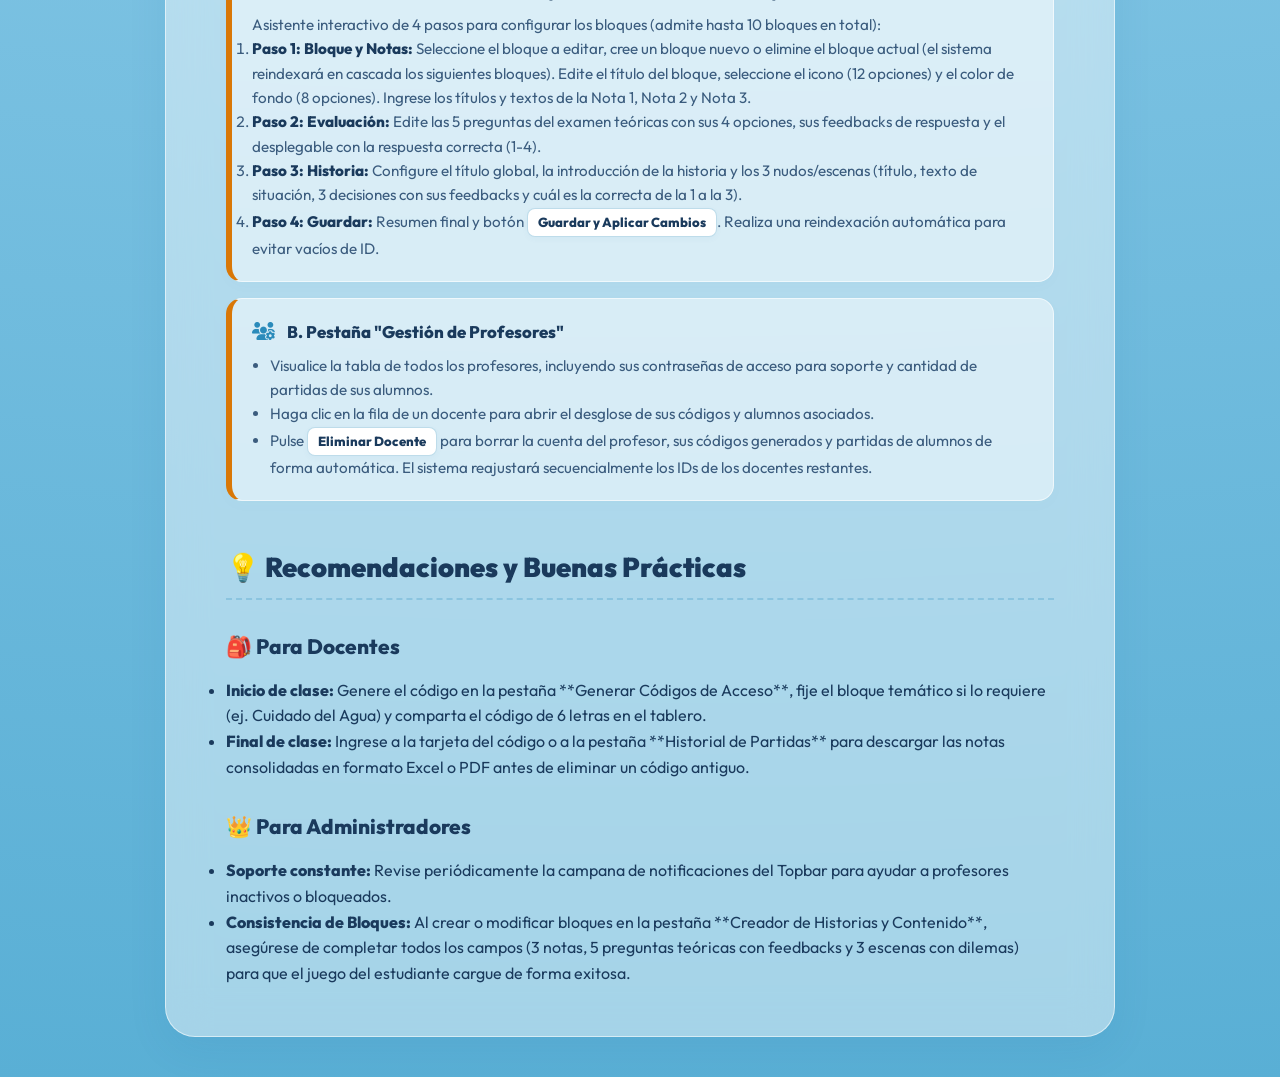
==== commit 2edcceec: "merge: reincorporar introduccion" ====
--- a/manual_usuario_goa.html
+++ b/manual_usuario_goa.html
@@ -692,9 +692,8 @@
                 Guardar / Imprimir PDF
             </button>
         </section>
-
-
-
+        <h2><i class="fa-solid fa-circle-info"></i> Introducción</h2>
+        <p><strong>GO-A (Guardianes del Océano y el Ambiente)</strong> es un juego educativo interactivo diseñado especialmente para promover la cultura ambiental y el desarrollo sostenible en las escuelas de Cartagena de Indias. La plataforma permite a los estudiantes sumergirse en una aventura de aprendizaje basada en la toma de decisiones ecológicas, mientras proporciona a los docentes y administradores herramientas sólidas para el seguimiento escolar, administración de contenidos y evaluación pedagógica en tiempo real.</p>
         <h2><i class="fa-solid fa-user-graduate"></i> 1. Modo Estudiante (Aventura de Aprendizaje)</h2>
         <p>Los estudiantes acceden al juego educativo de forma temporal mediante un <strong>Código de Acceso</strong> de 6 caracteres suministrado por su profesor, sin necesidad de crear una cuenta.</p>
 
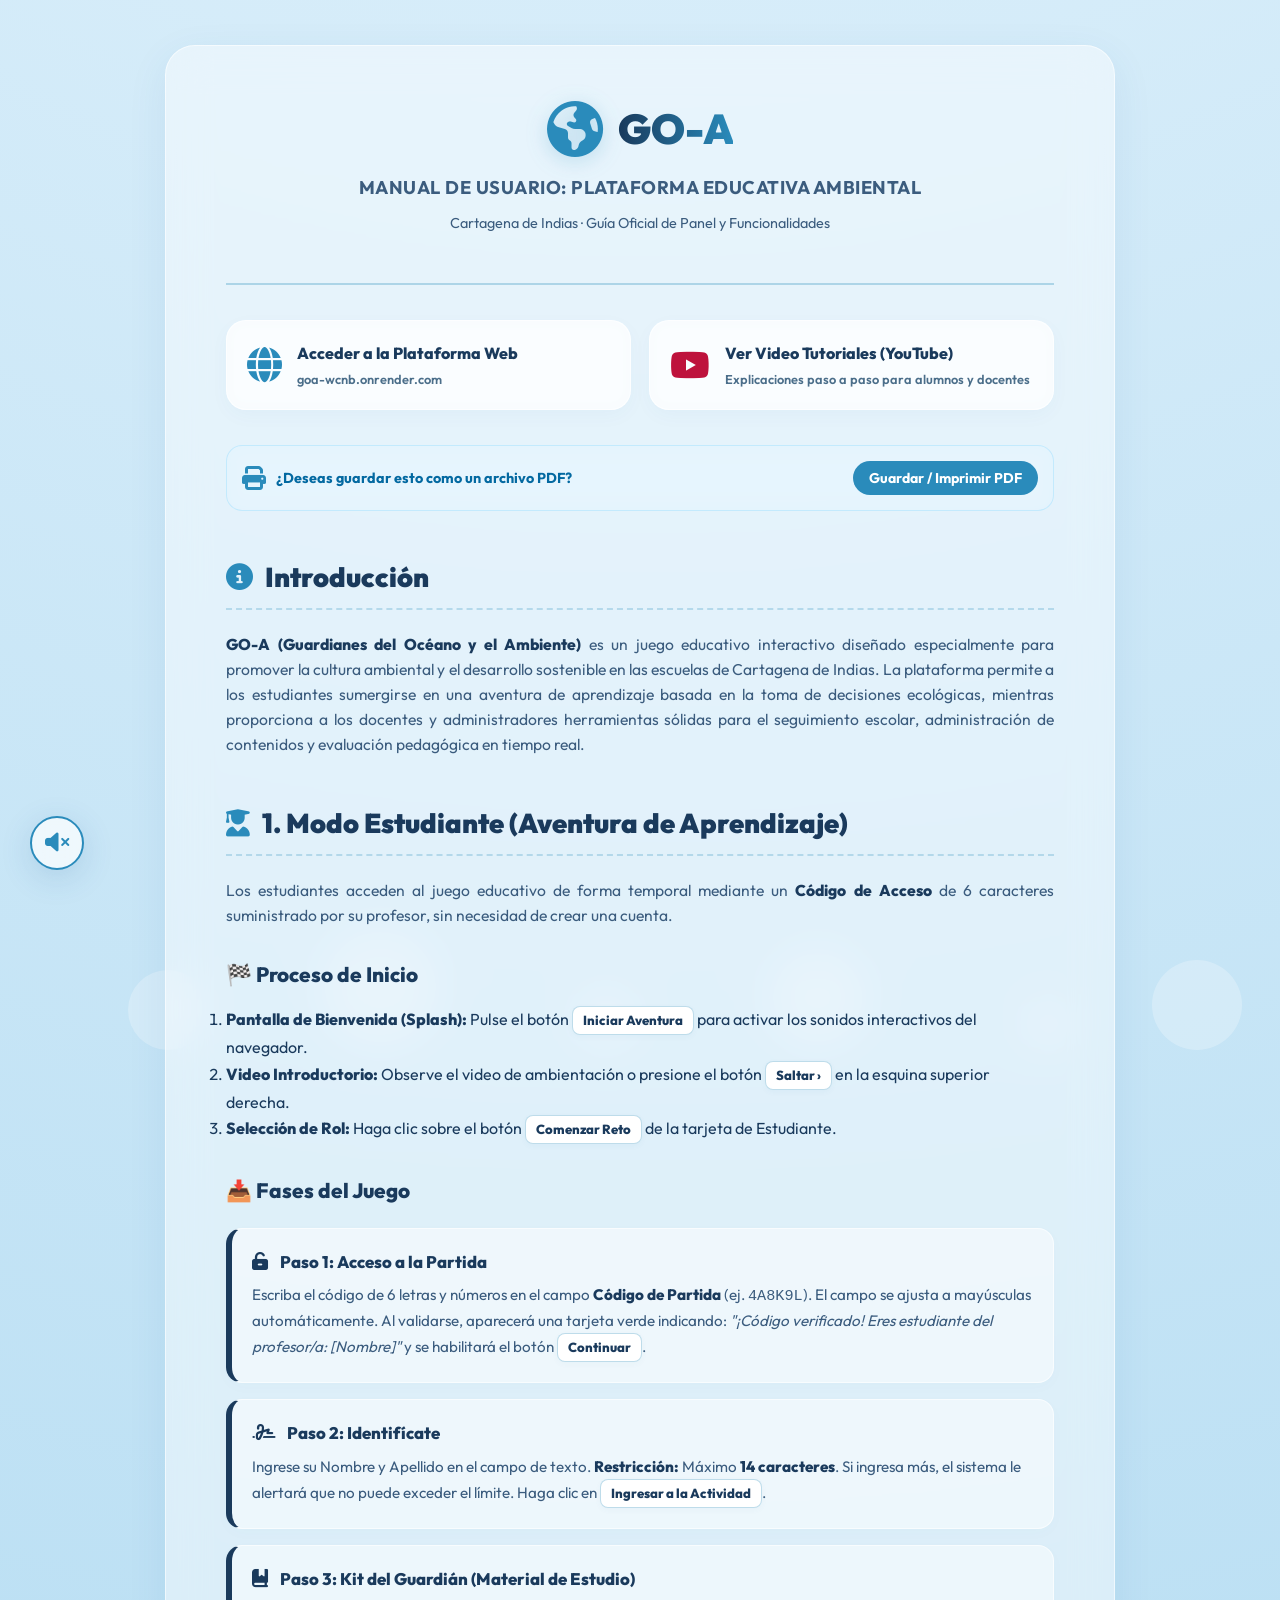
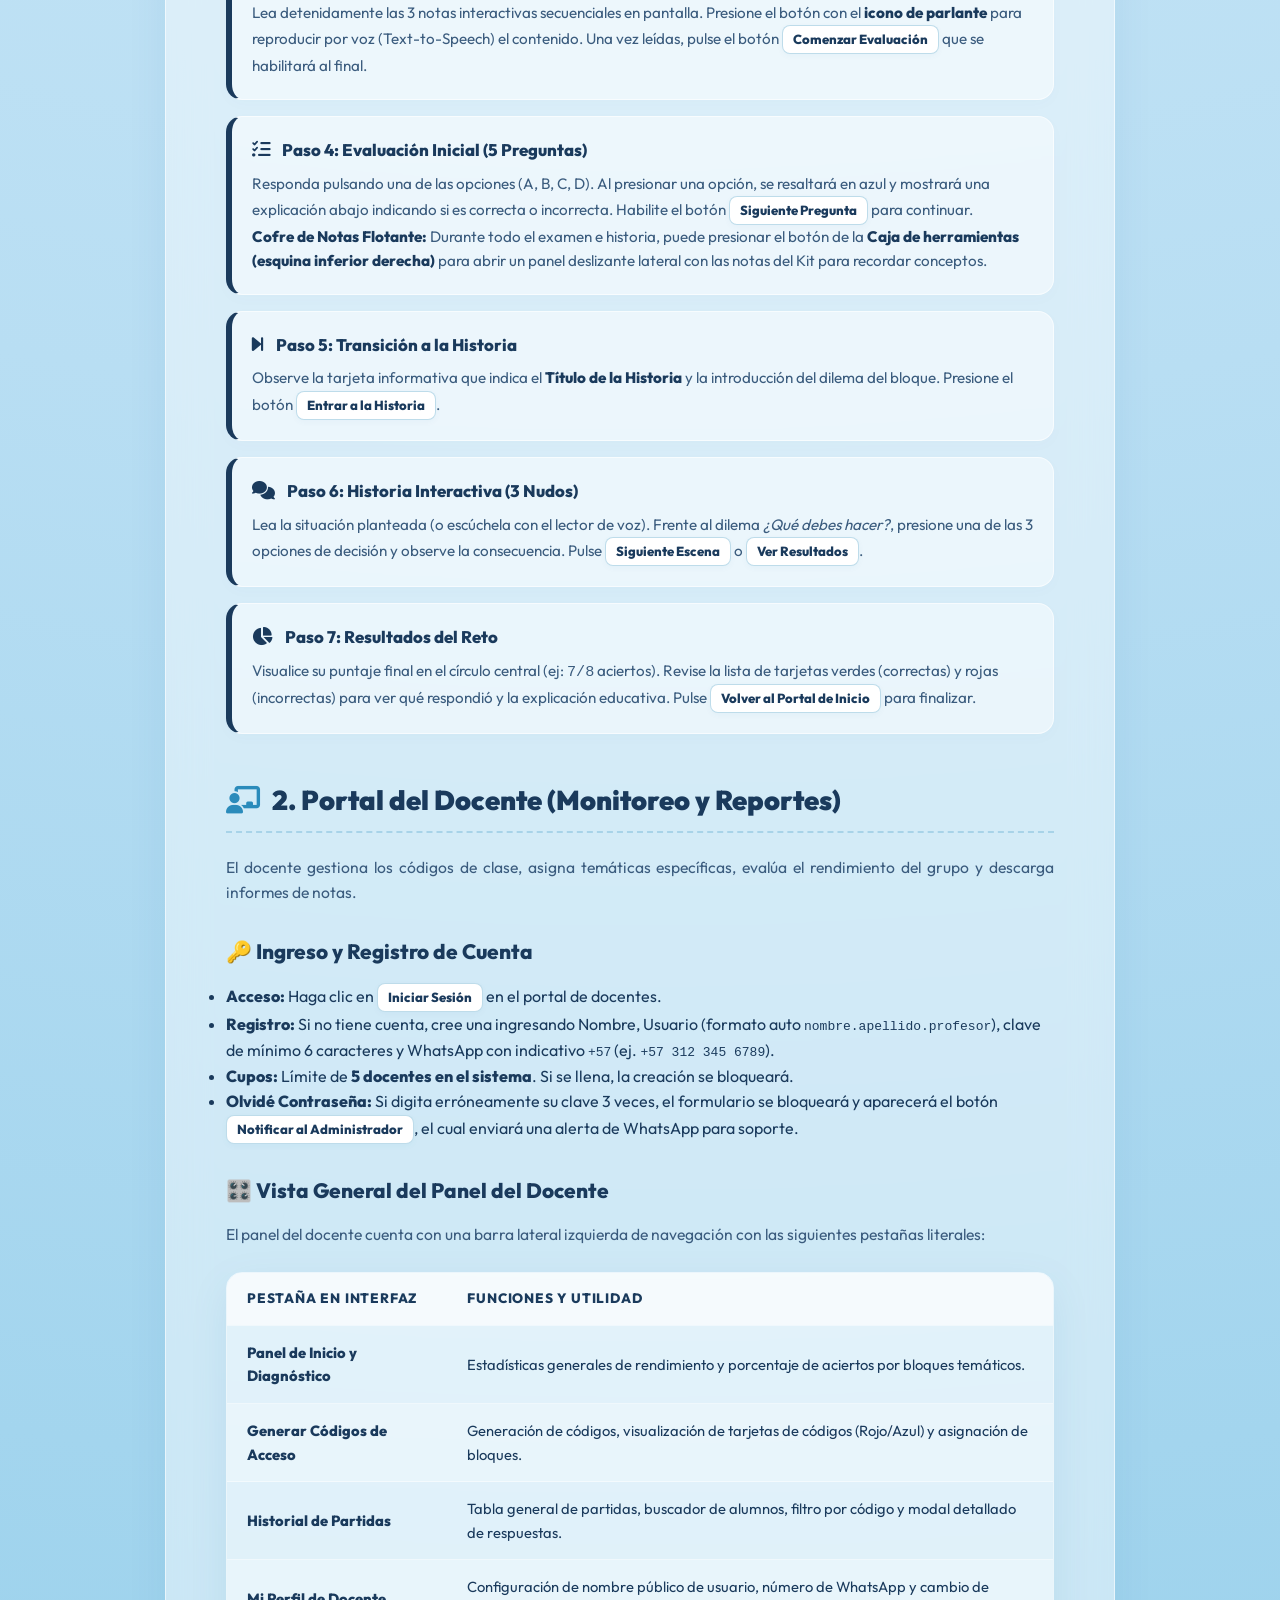
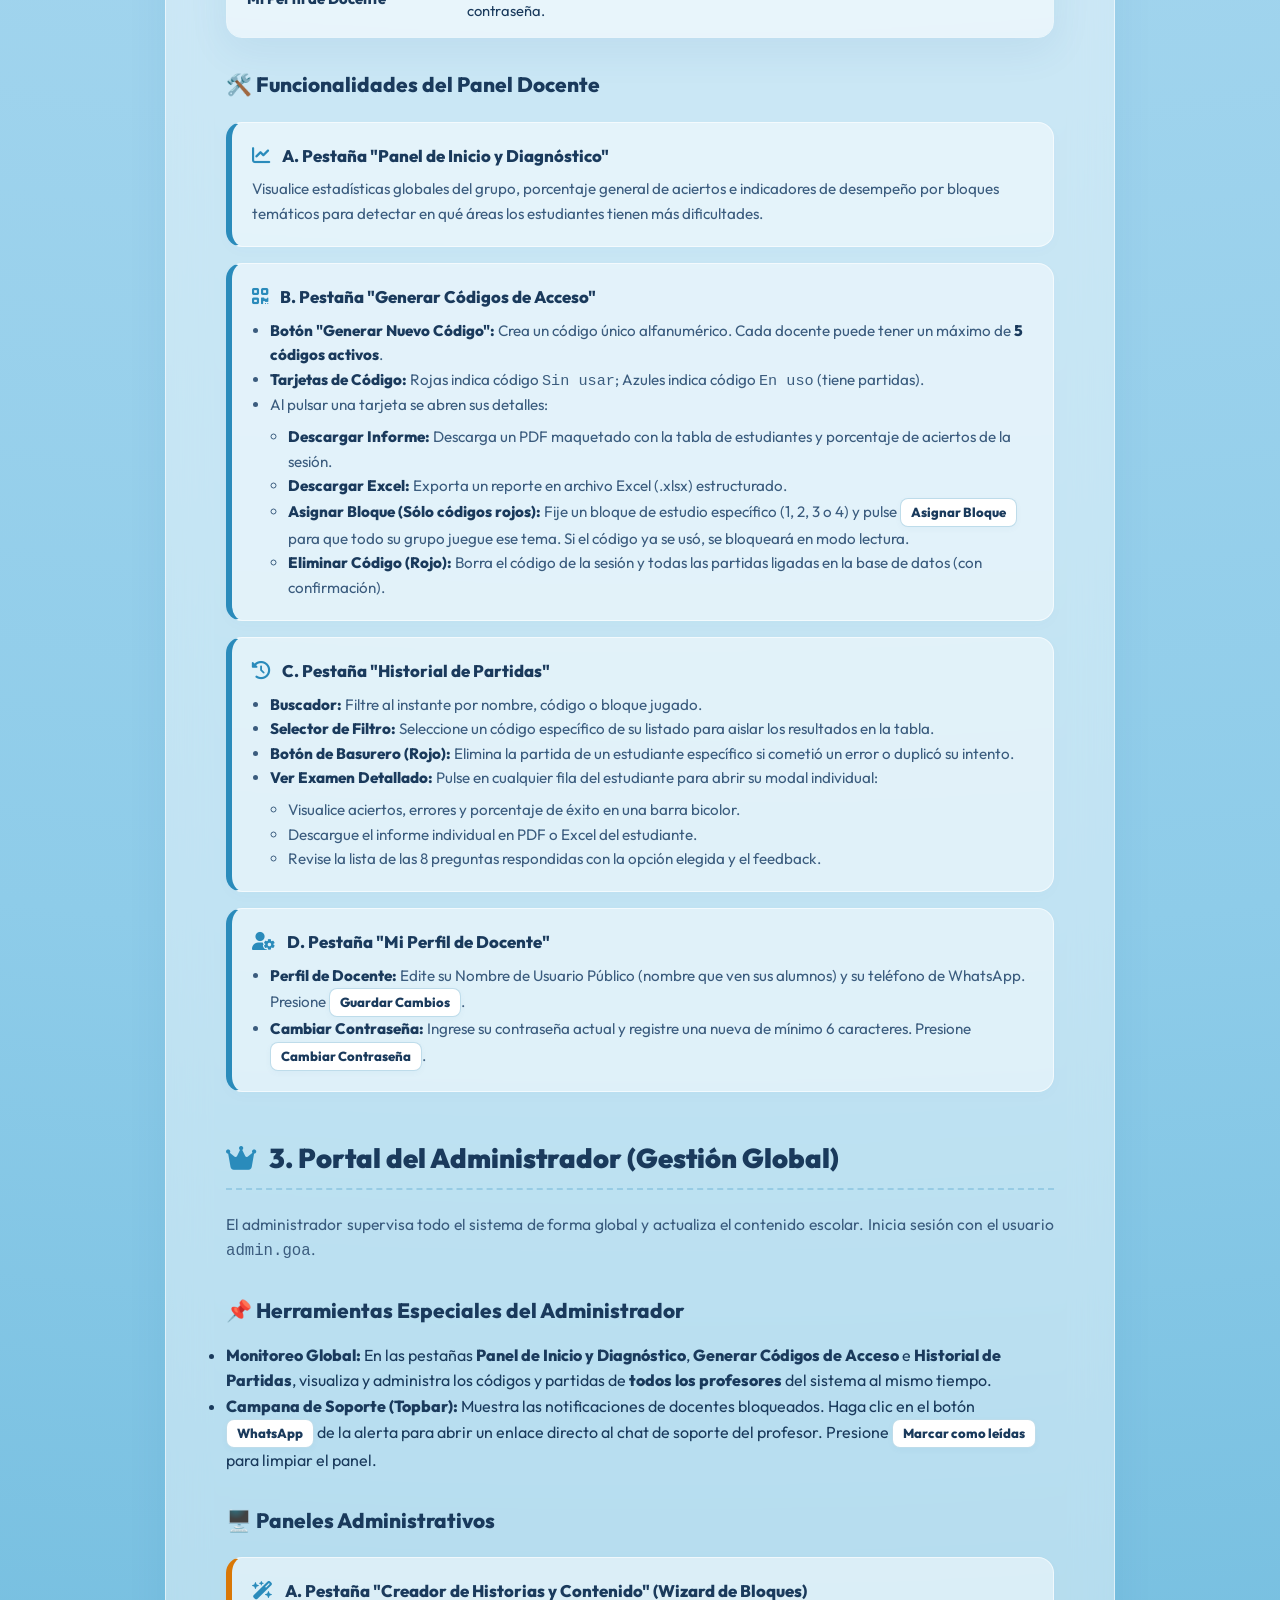
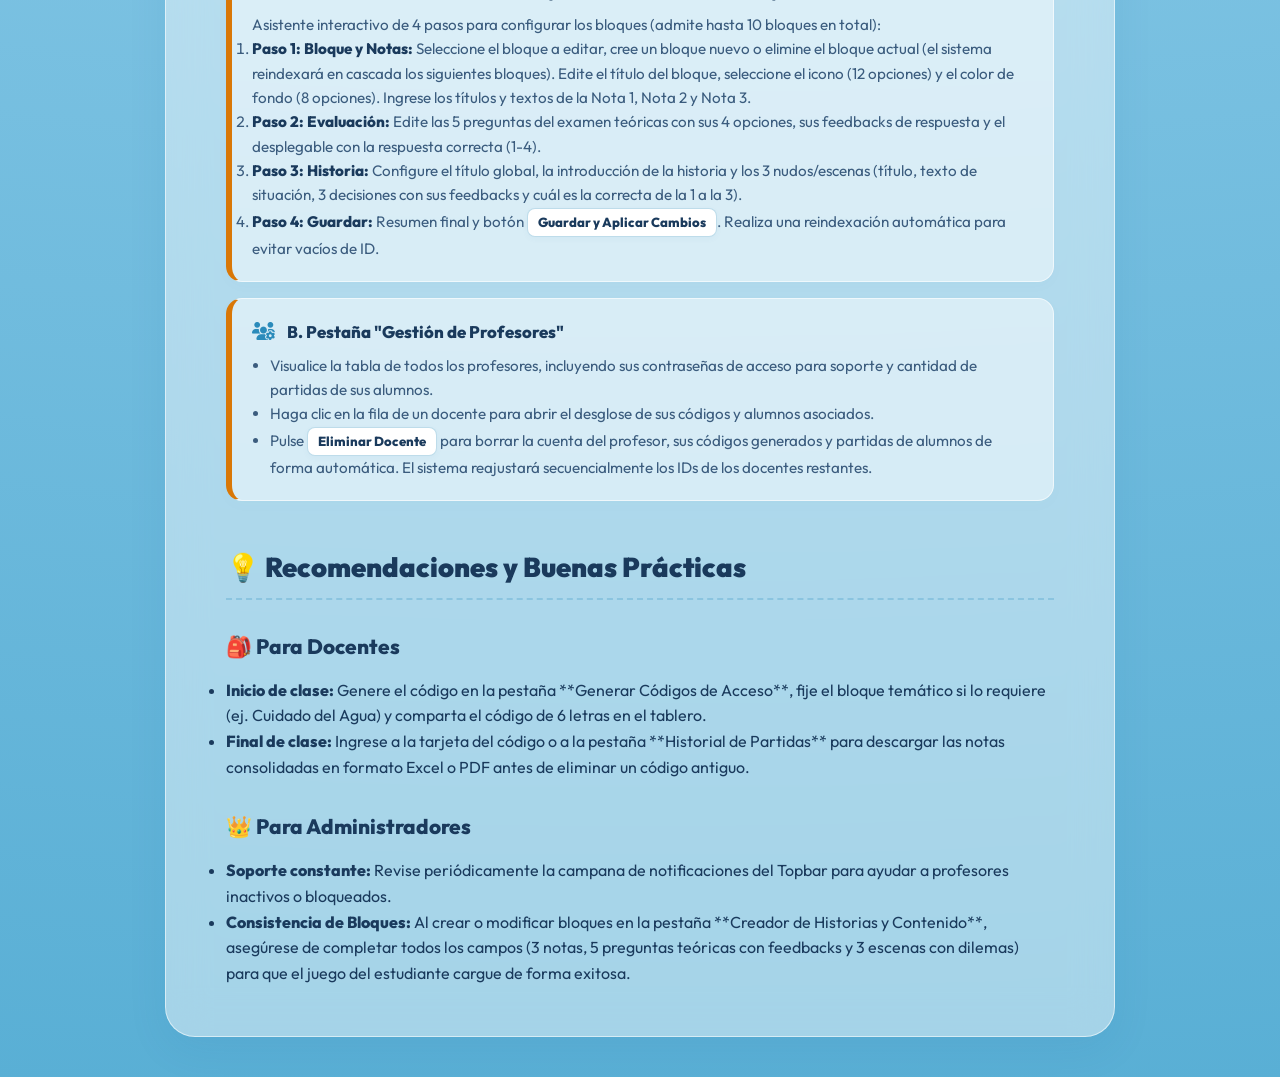
==== commit 92195caf: "merge: integrar sonido de mar ambiental" ====
--- a/manual_usuario_goa.html
+++ b/manual_usuario_goa.html
@@ -644,6 +644,67 @@
                 border: 1px solid #cbd5e1 !important;
             }
         }
+
+        /* Floating Audio Control */
+        .audio-control {
+            position: fixed;
+            bottom: 30px;
+            left: 30px;
+            width: 54px;
+            height: 54px;
+            background: rgba(255, 255, 255, 0.7);
+            border: 2px solid var(--accent-indigo);
+            border-radius: 50%;
+            display: flex;
+            align-items: center;
+            justify-content: center;
+            cursor: pointer;
+            box-shadow: 0 8px 32px rgba(30, 90, 150, 0.15);
+            z-index: 1000;
+            backdrop-filter: blur(8px);
+            -webkit-backdrop-filter: blur(8px);
+            transition: var(--transition-smooth);
+        }
+
+        .audio-control:hover {
+            transform: scale(1.1);
+            background: rgba(255, 255, 255, 0.9);
+            box-shadow: 0 12px 40px rgba(42, 139, 187, 0.3);
+        }
+
+        .audio-control i {
+            font-size: 1.35rem;
+            color: var(--accent-indigo);
+            transition: var(--transition-smooth);
+        }
+
+        .audio-control.playing {
+            animation: pulse-border 2s infinite;
+            background: var(--accent-indigo);
+            border-color: transparent;
+        }
+
+        .audio-control.playing i {
+            color: #ffffff;
+        }
+
+        @keyframes pulse-border {
+            0% { box-shadow: 0 0 0 0 rgba(42, 139, 187, 0.5); }
+            70% { box-shadow: 0 0 0 15px rgba(42, 139, 187, 0); }
+            100% { box-shadow: 0 0 0 0 rgba(42, 139, 187, 0); }
+        }
+
+        @media (max-width: 768px) {
+            .audio-control {
+                bottom: 20px;
+                left: 20px;
+                width: 48px;
+                height: 48px;
+            }
+            .audio-control i {
+                font-size: 1.15rem;
+            }
+        }
     </style>
 </head>
 <body>
@@ -963,5 +1024,39 @@
             <li><strong>Consistencia de Bloques:</strong> Al crear o modificar bloques en la pestaña **Creador de Historias y Contenido**, asegúrese de completar todos los campos (3 notas, 5 preguntas teóricas con feedbacks y 3 escenas con dilemas) para que el juego del estudiante cargue de forma exitosa.</li>
         </ul>
     </div>
+
+    <!-- Floating Audio Ambient Control -->
+    <div class="audio-control no-print" id="audio-toggle" title="Sonido ambiental del mar">
+        <i class="fa-solid fa-volume-xmark" id="audio-icon"></i>
+        <audio id="ambient-audio" loop>
+            <source src="https://goa-wcnb.onrender.com/static/ocean_ambient.ogg" type="audio/ogg">
+        </audio>
+    </div>
+
+    <script>
+        document.addEventListener('DOMContentLoaded', () => {
+            const audioToggle = document.getElementById('audio-toggle');
+            const audioIcon = document.getElementById('audio-icon');
+            const ambientAudio = document.getElementById('ambient-audio');
+            
+            // Set volume to a relaxing 25%
+            ambientAudio.volume = 0.25;
+
+            audioToggle.addEventListener('click', () => {
+                if (ambientAudio.paused) {
+                    ambientAudio.play().then(() => {
+                        audioToggle.classList.add('playing');
+                        audioIcon.className = 'fa-solid fa-volume-high';
+                    }).catch(err => {
+                        console.error("Audio playback blocked or failed:", err);
+                    });
+                } else {
+                    ambientAudio.pause();
+                    audioToggle.classList.remove('playing');
+                    audioIcon.className = 'fa-solid fa-volume-xmark';
+                }
+            });
+        });
+    </script>
 </body>
 </html>
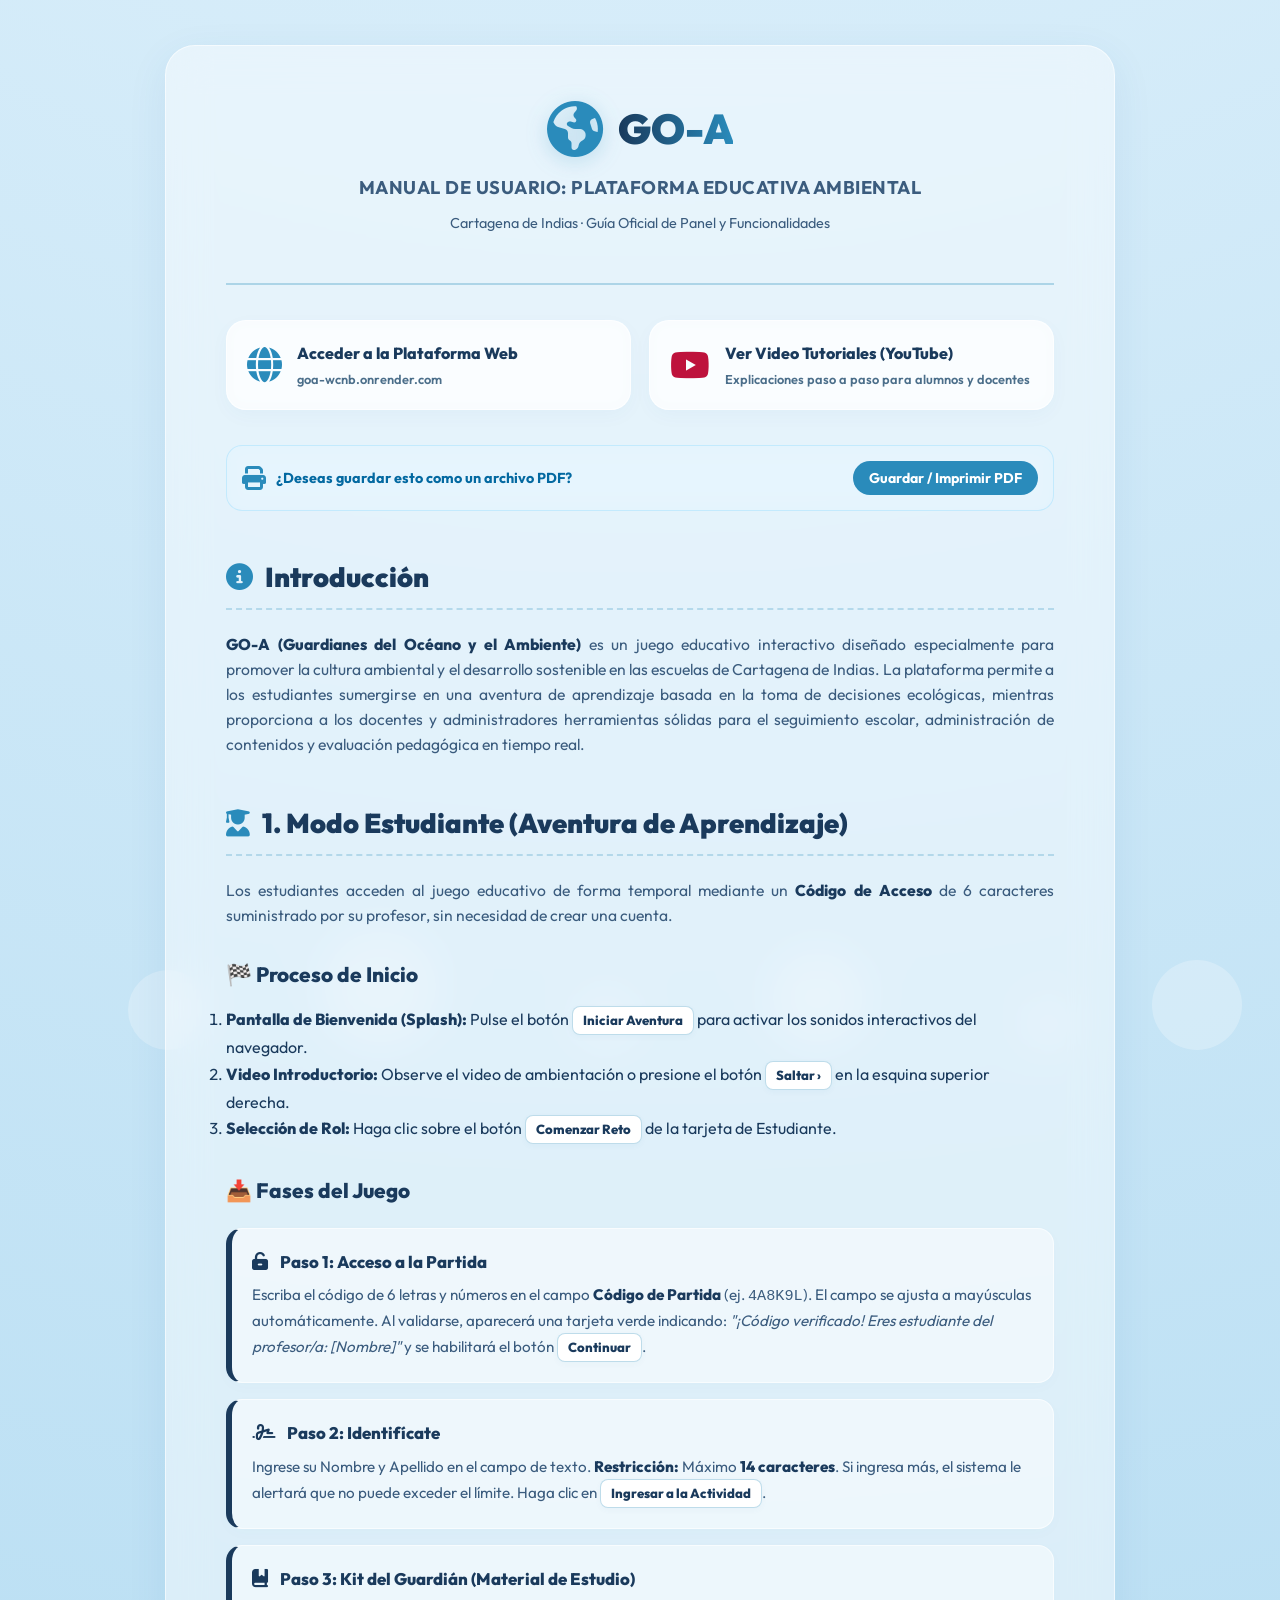
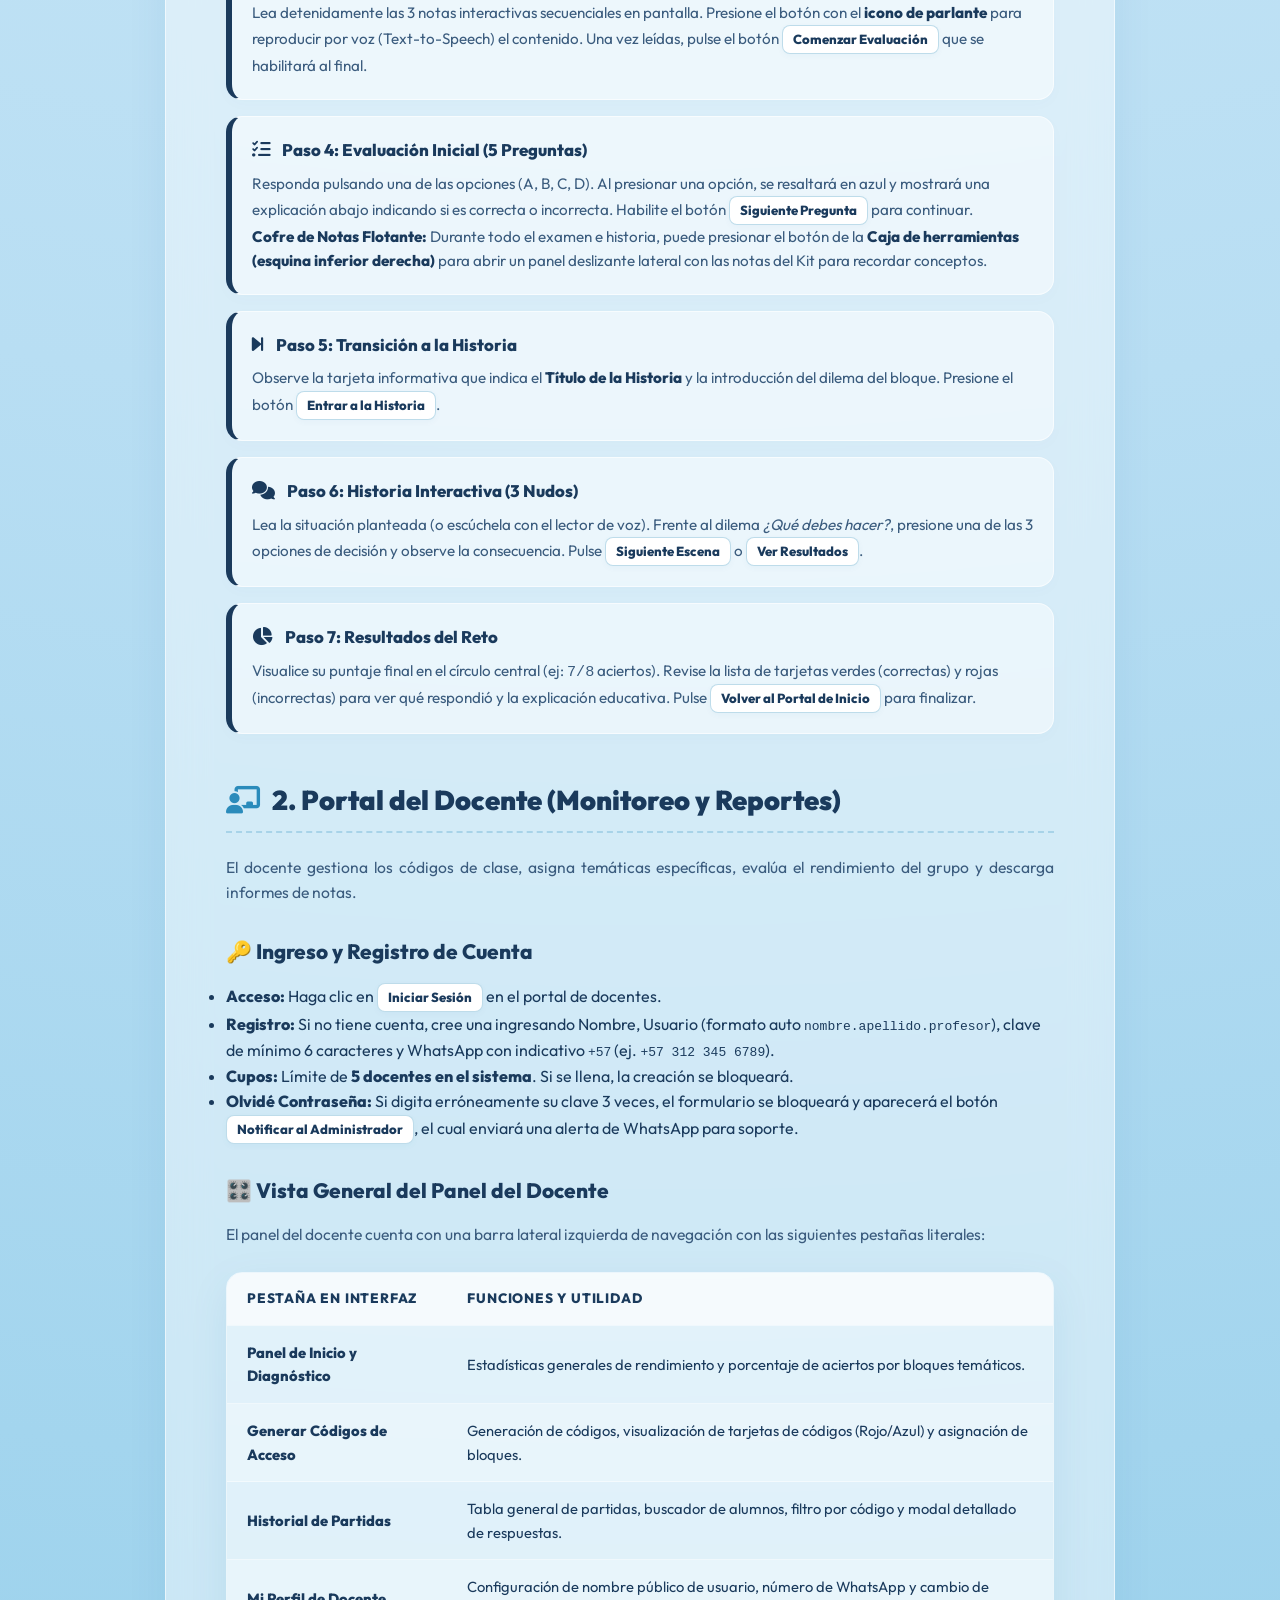
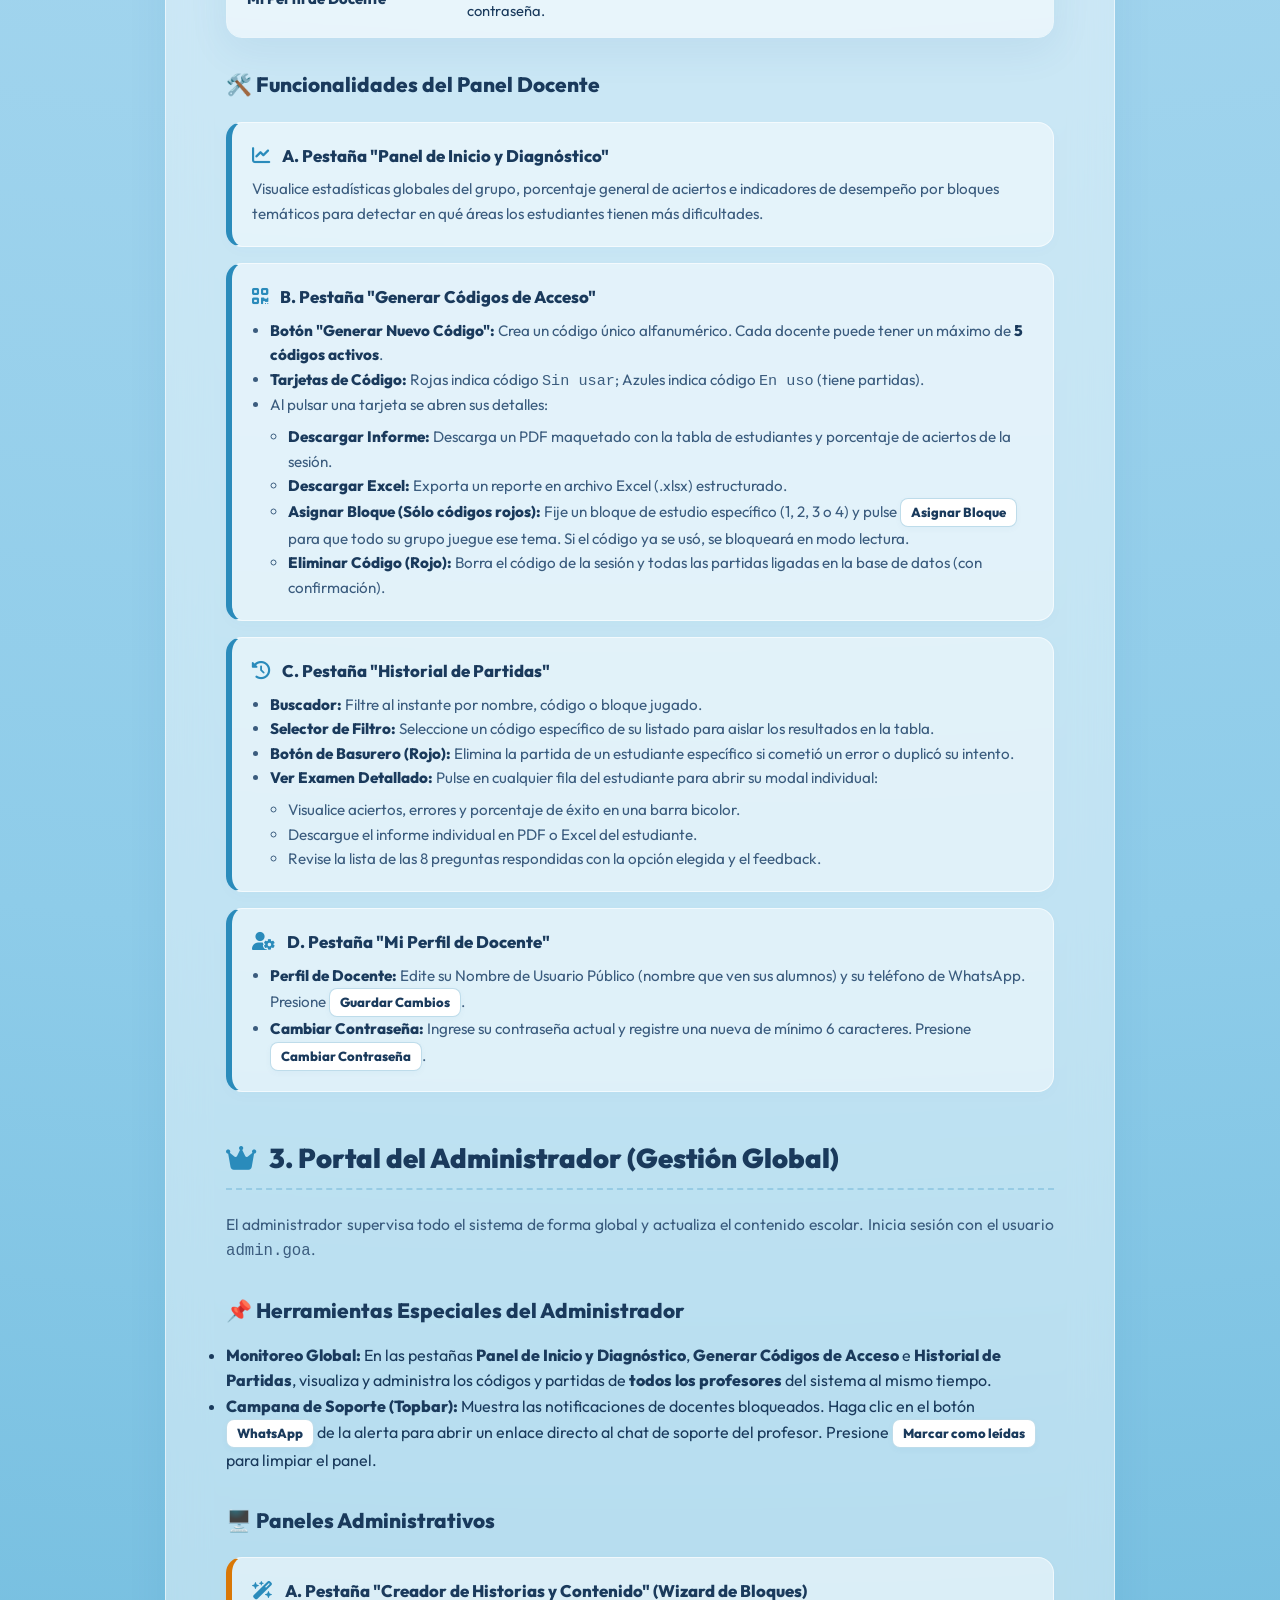
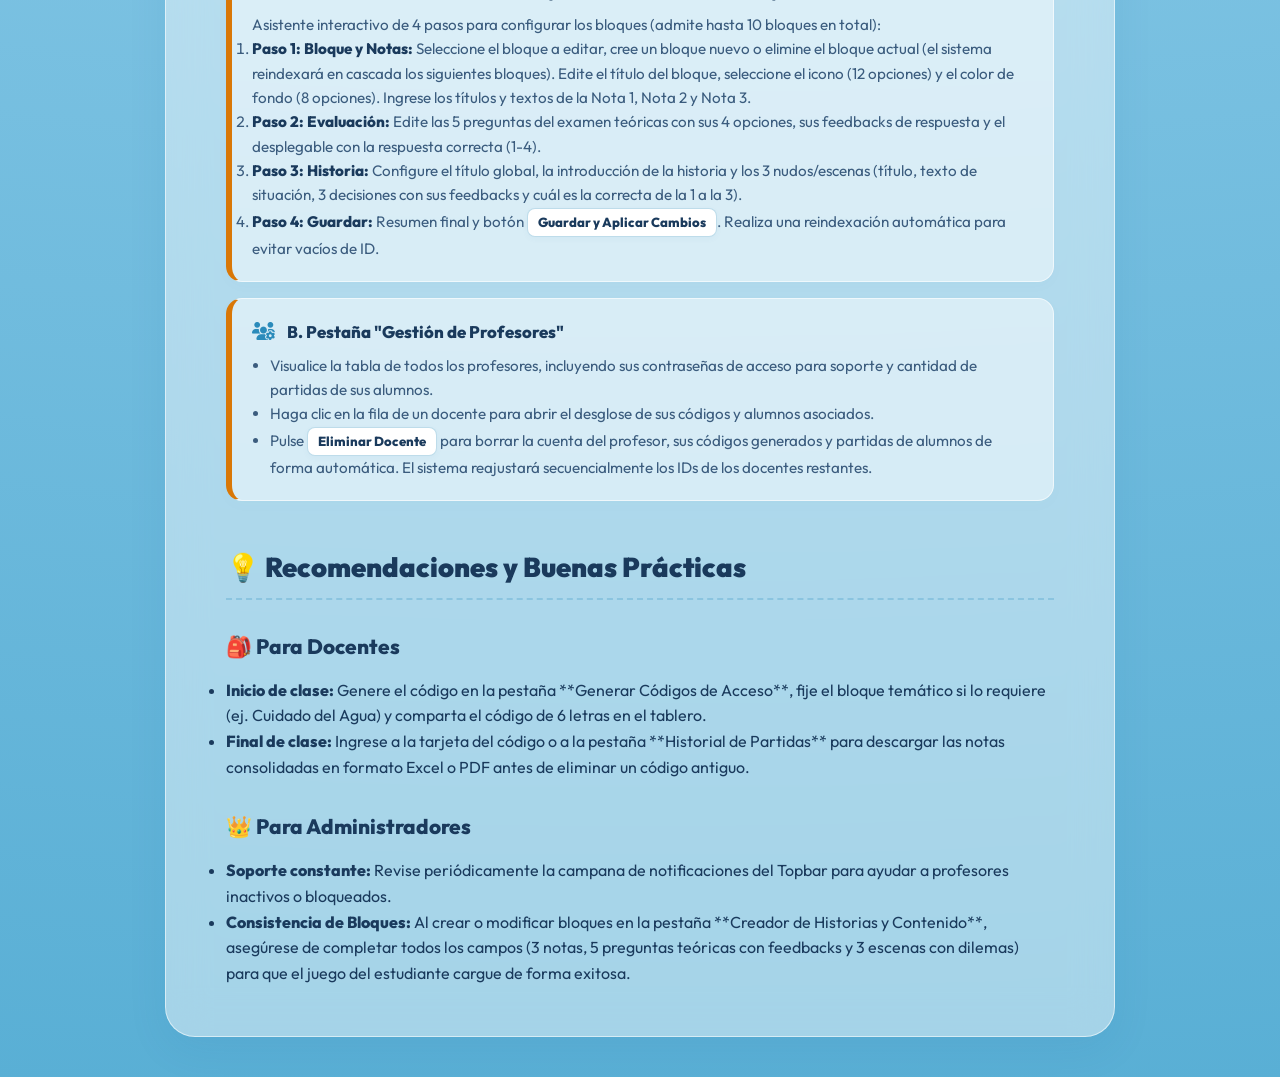
==== commit 5289e094: "merge: remover sonido ambiental" ====
--- a/manual_usuario_goa.html
+++ b/manual_usuario_goa.html
@@ -644,67 +644,6 @@
                 border: 1px solid #cbd5e1 !important;
             }
         }
-
-        /* Floating Audio Control */
-        .audio-control {
-            position: fixed;
-            bottom: 30px;
-            left: 30px;
-            width: 54px;
-            height: 54px;
-            background: rgba(255, 255, 255, 0.7);
-            border: 2px solid var(--accent-indigo);
-            border-radius: 50%;
-            display: flex;
-            align-items: center;
-            justify-content: center;
-            cursor: pointer;
-            box-shadow: 0 8px 32px rgba(30, 90, 150, 0.15);
-            z-index: 1000;
-            backdrop-filter: blur(8px);
-            -webkit-backdrop-filter: blur(8px);
-            transition: var(--transition-smooth);
-        }
-
-        .audio-control:hover {
-            transform: scale(1.1);
-            background: rgba(255, 255, 255, 0.9);
-            box-shadow: 0 12px 40px rgba(42, 139, 187, 0.3);
-        }
-
-        .audio-control i {
-            font-size: 1.35rem;
-            color: var(--accent-indigo);
-            transition: var(--transition-smooth);
-        }
-
-        .audio-control.playing {
-            animation: pulse-border 2s infinite;
-            background: var(--accent-indigo);
-            border-color: transparent;
-        }
-
-        .audio-control.playing i {
-            color: #ffffff;
-        }
-
-        @keyframes pulse-border {
-            0% { box-shadow: 0 0 0 0 rgba(42, 139, 187, 0.5); }
-            70% { box-shadow: 0 0 0 15px rgba(42, 139, 187, 0); }
-            100% { box-shadow: 0 0 0 0 rgba(42, 139, 187, 0); }
-        }
-
-        @media (max-width: 768px) {
-            .audio-control {
-                bottom: 20px;
-                left: 20px;
-                width: 48px;
-                height: 48px;
-            }
-            .audio-control i {
-                font-size: 1.15rem;
-            }
-        }
     </style>
 </head>
 <body>
@@ -1024,39 +963,5 @@
             <li><strong>Consistencia de Bloques:</strong> Al crear o modificar bloques en la pestaña **Creador de Historias y Contenido**, asegúrese de completar todos los campos (3 notas, 5 preguntas teóricas con feedbacks y 3 escenas con dilemas) para que el juego del estudiante cargue de forma exitosa.</li>
         </ul>
     </div>
-
-    <!-- Floating Audio Ambient Control -->
-    <div class="audio-control no-print" id="audio-toggle" title="Sonido ambiental del mar">
-        <i class="fa-solid fa-volume-xmark" id="audio-icon"></i>
-        <audio id="ambient-audio" loop>
-            <source src="https://goa-wcnb.onrender.com/static/ocean_ambient.ogg" type="audio/ogg">
-        </audio>
-    </div>
-
-    <script>
-        document.addEventListener('DOMContentLoaded', () => {
-            const audioToggle = document.getElementById('audio-toggle');
-            const audioIcon = document.getElementById('audio-icon');
-            const ambientAudio = document.getElementById('ambient-audio');
-            
-            // Set volume to a relaxing 25%
-            ambientAudio.volume = 0.25;
-
-            audioToggle.addEventListener('click', () => {
-                if (ambientAudio.paused) {
-                    ambientAudio.play().then(() => {
-                        audioToggle.classList.add('playing');
-                        audioIcon.className = 'fa-solid fa-volume-high';
-                    }).catch(err => {
-                        console.error("Audio playback blocked or failed:", err);
-                    });
-                } else {
-                    ambientAudio.pause();
-                    audioToggle.classList.remove('playing');
-                    audioIcon.className = 'fa-solid fa-volume-xmark';
-                }
-            });
-        });
-    </script>
 </body>
 </html>
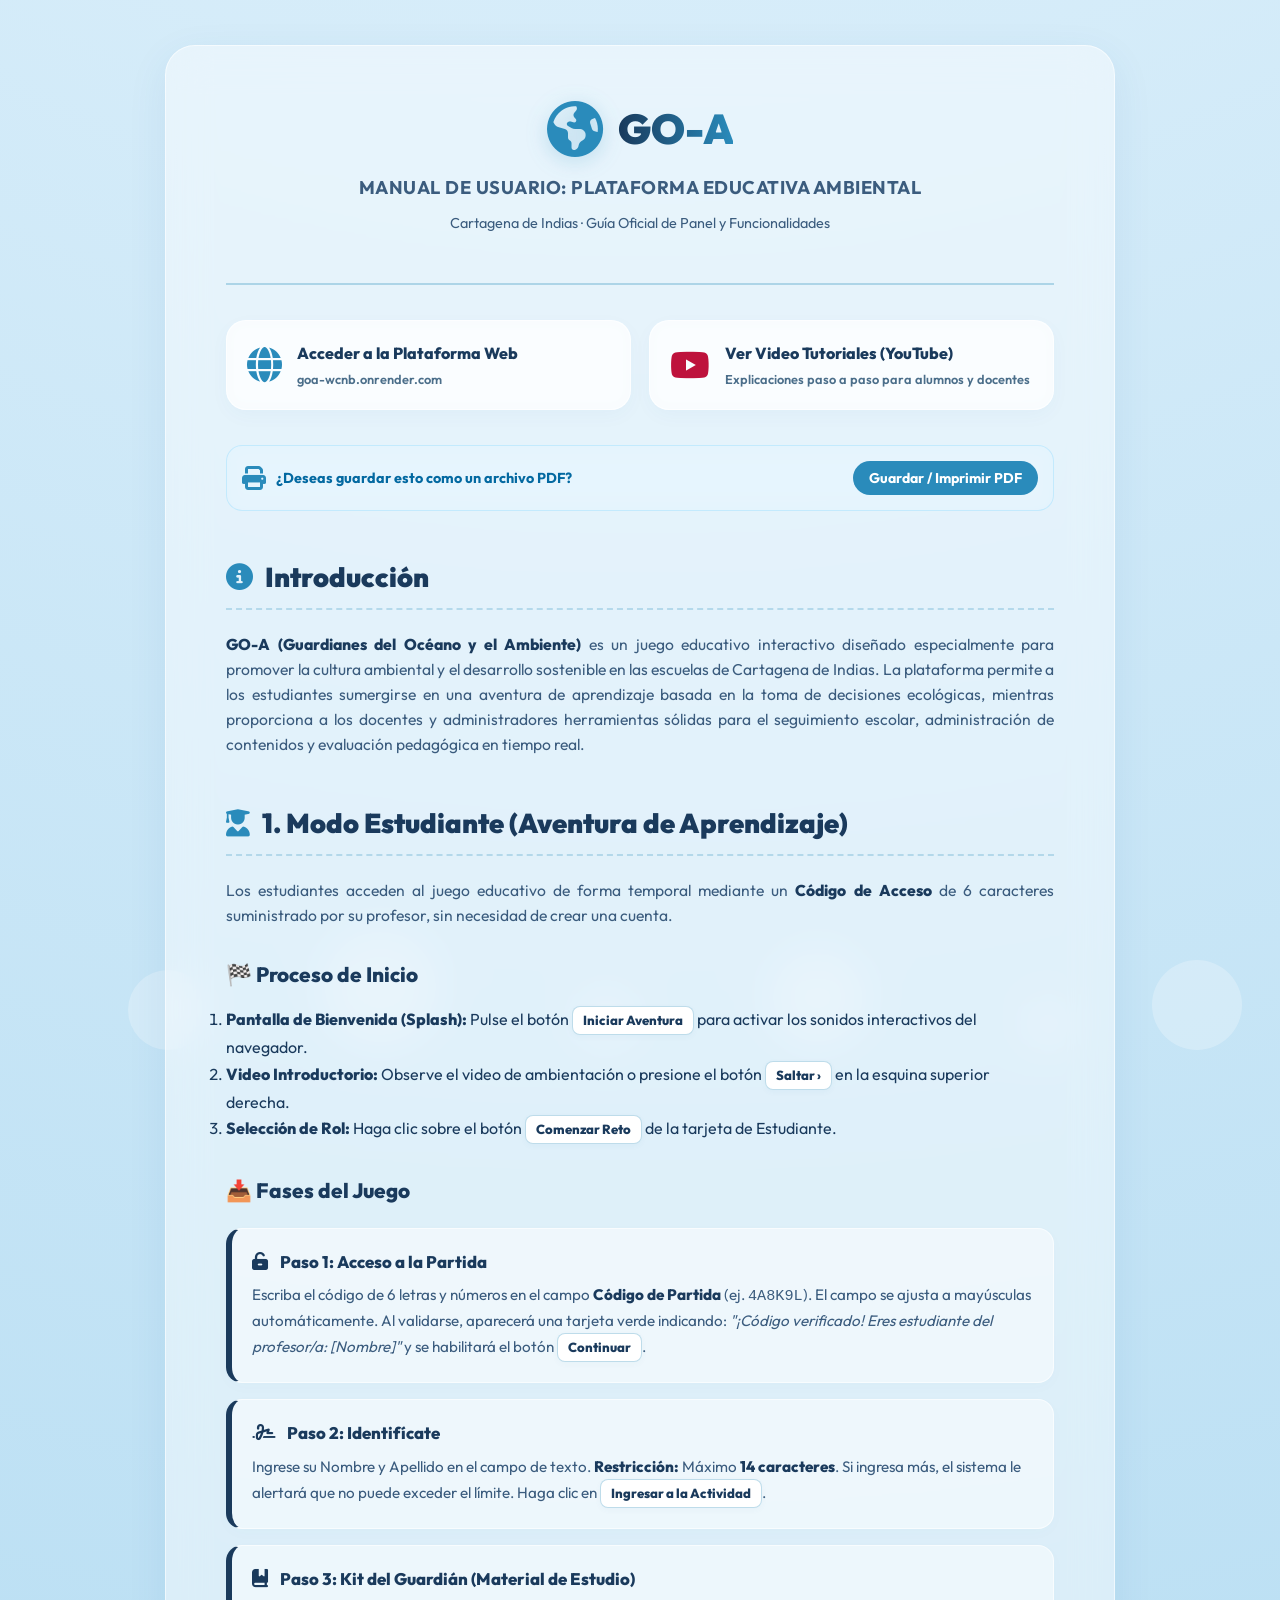
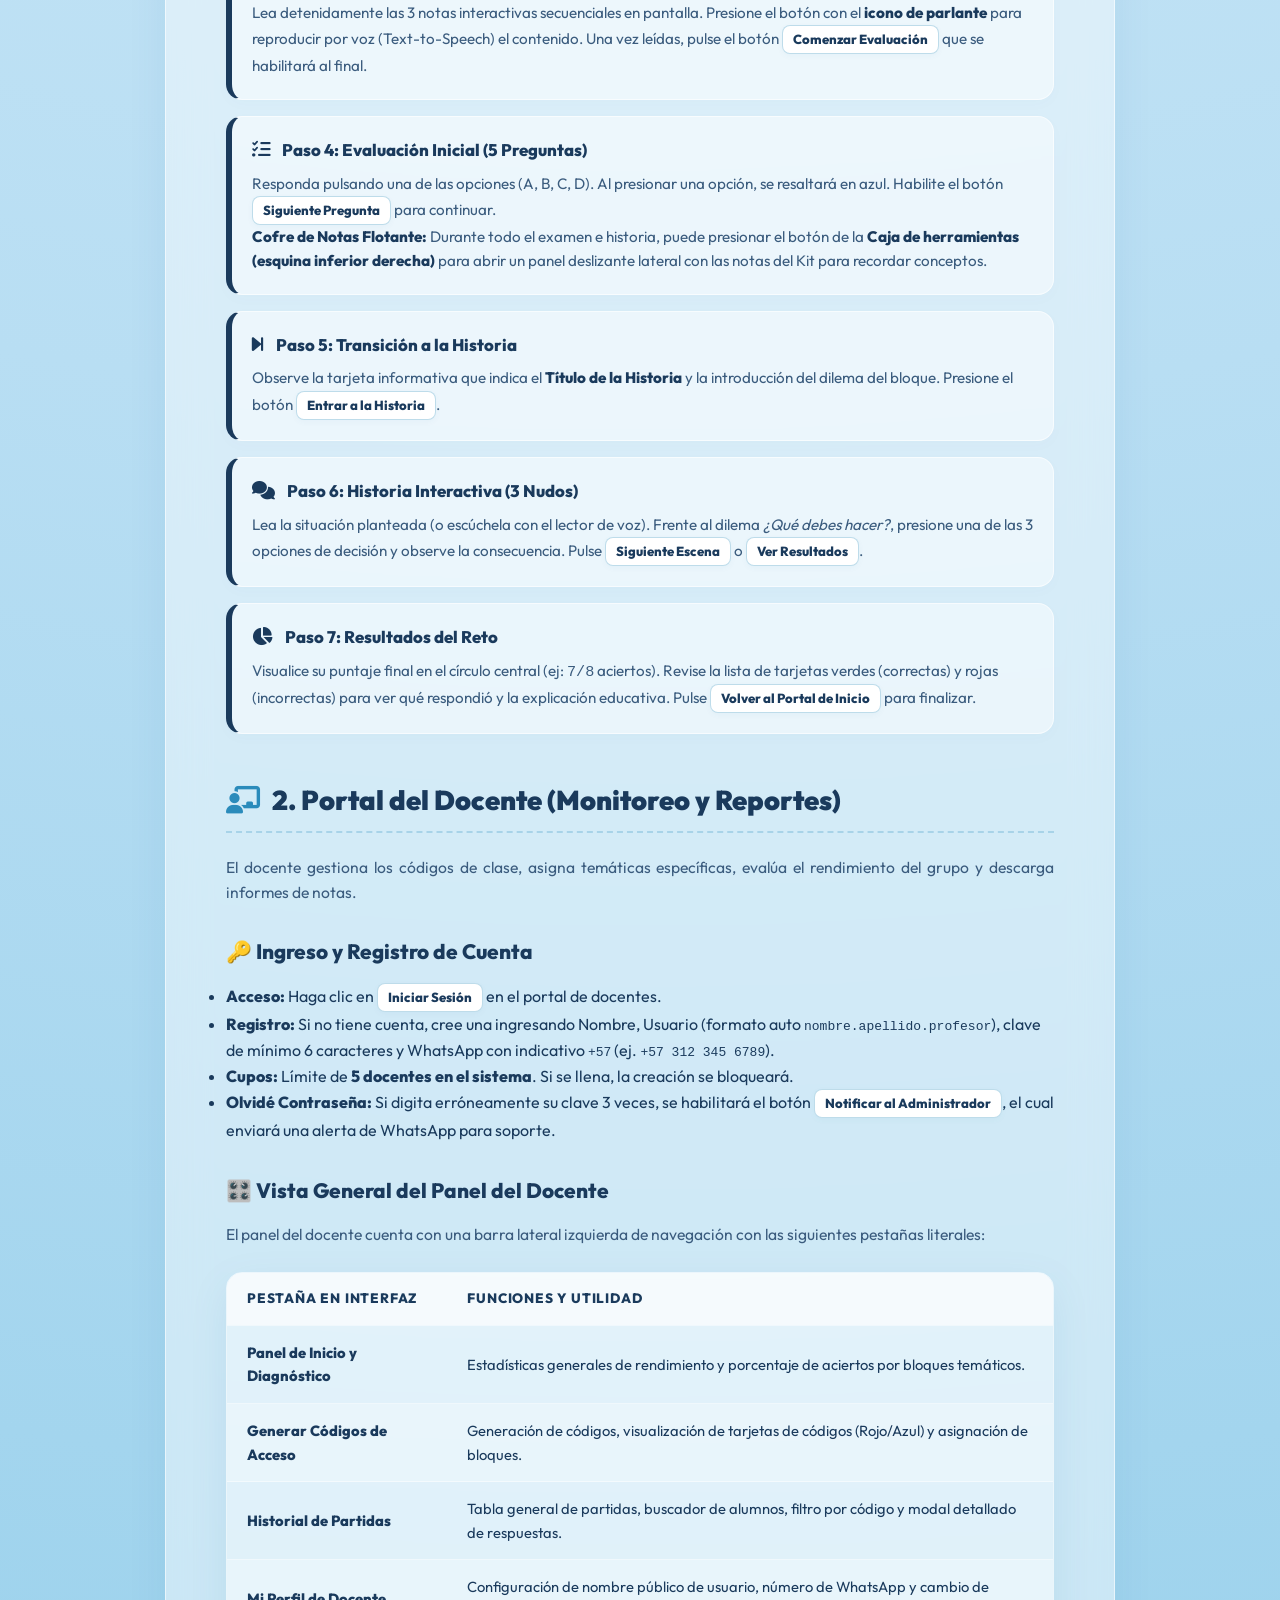
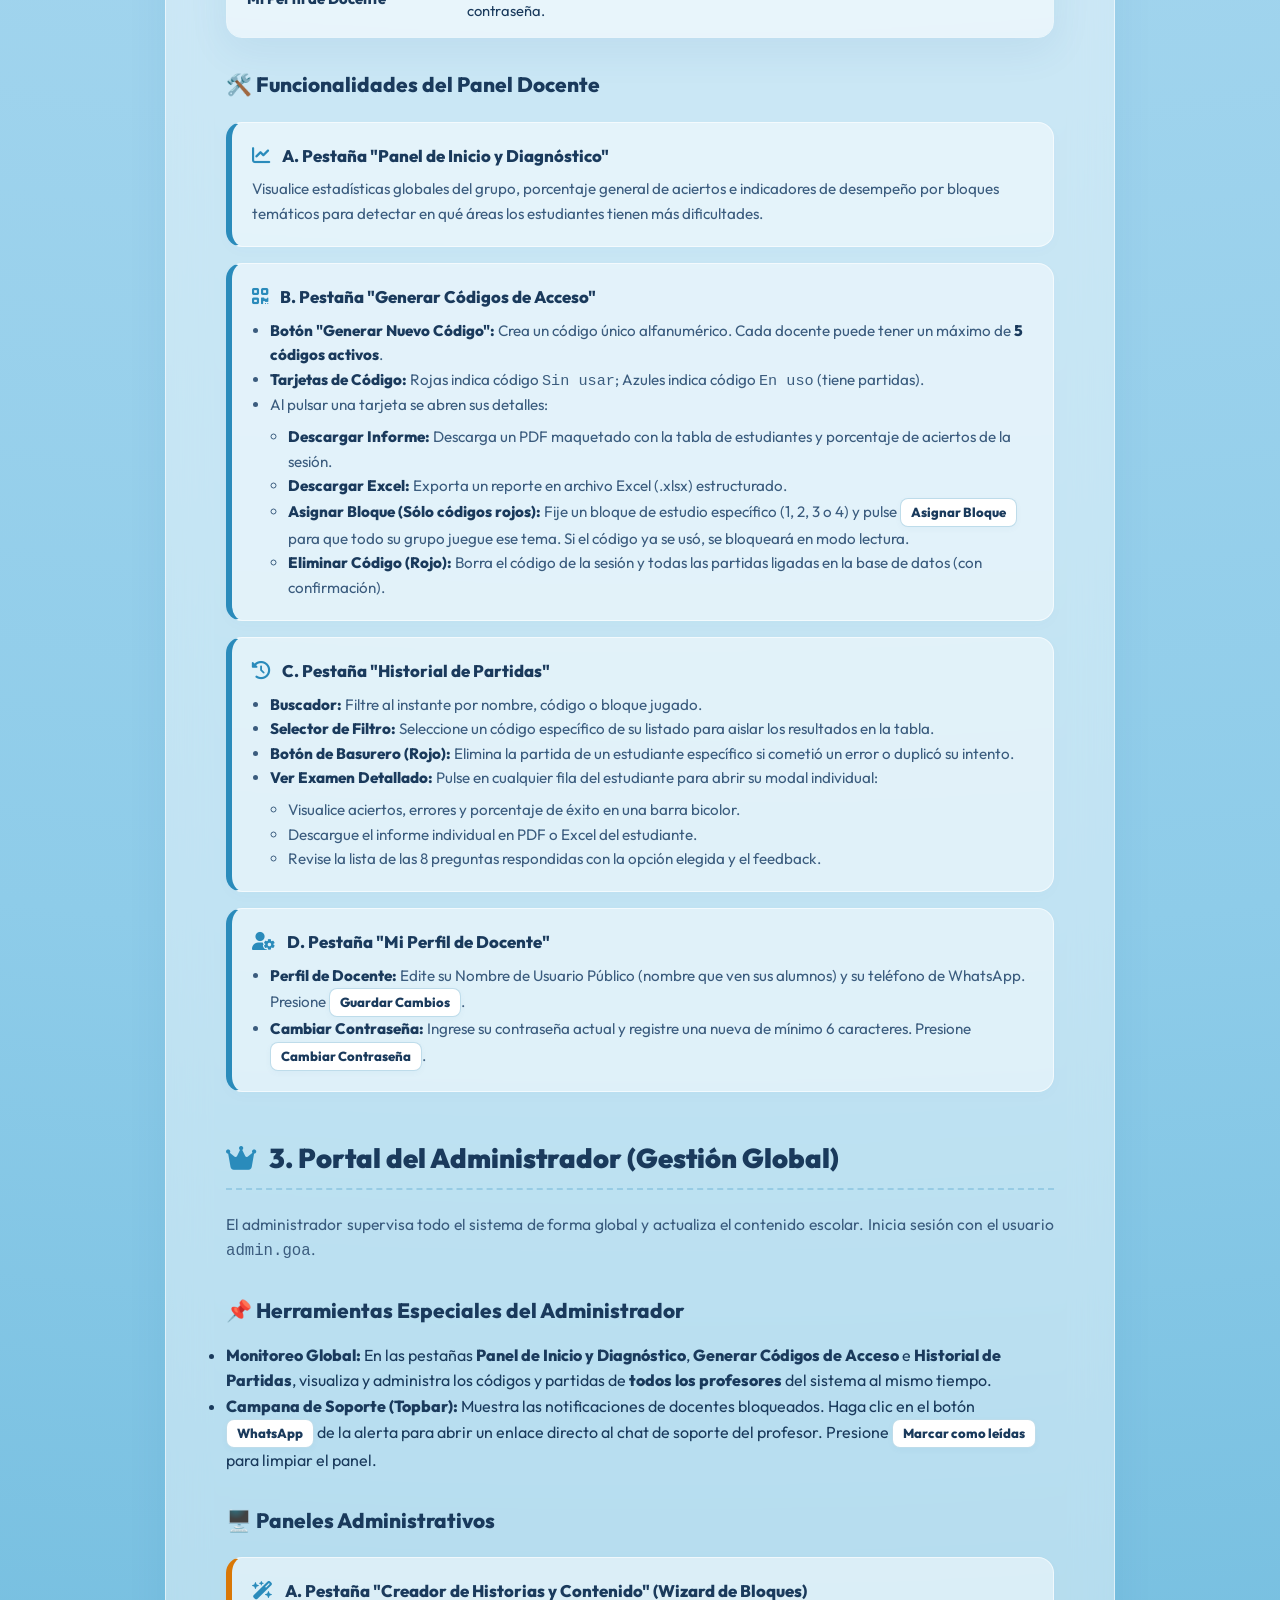
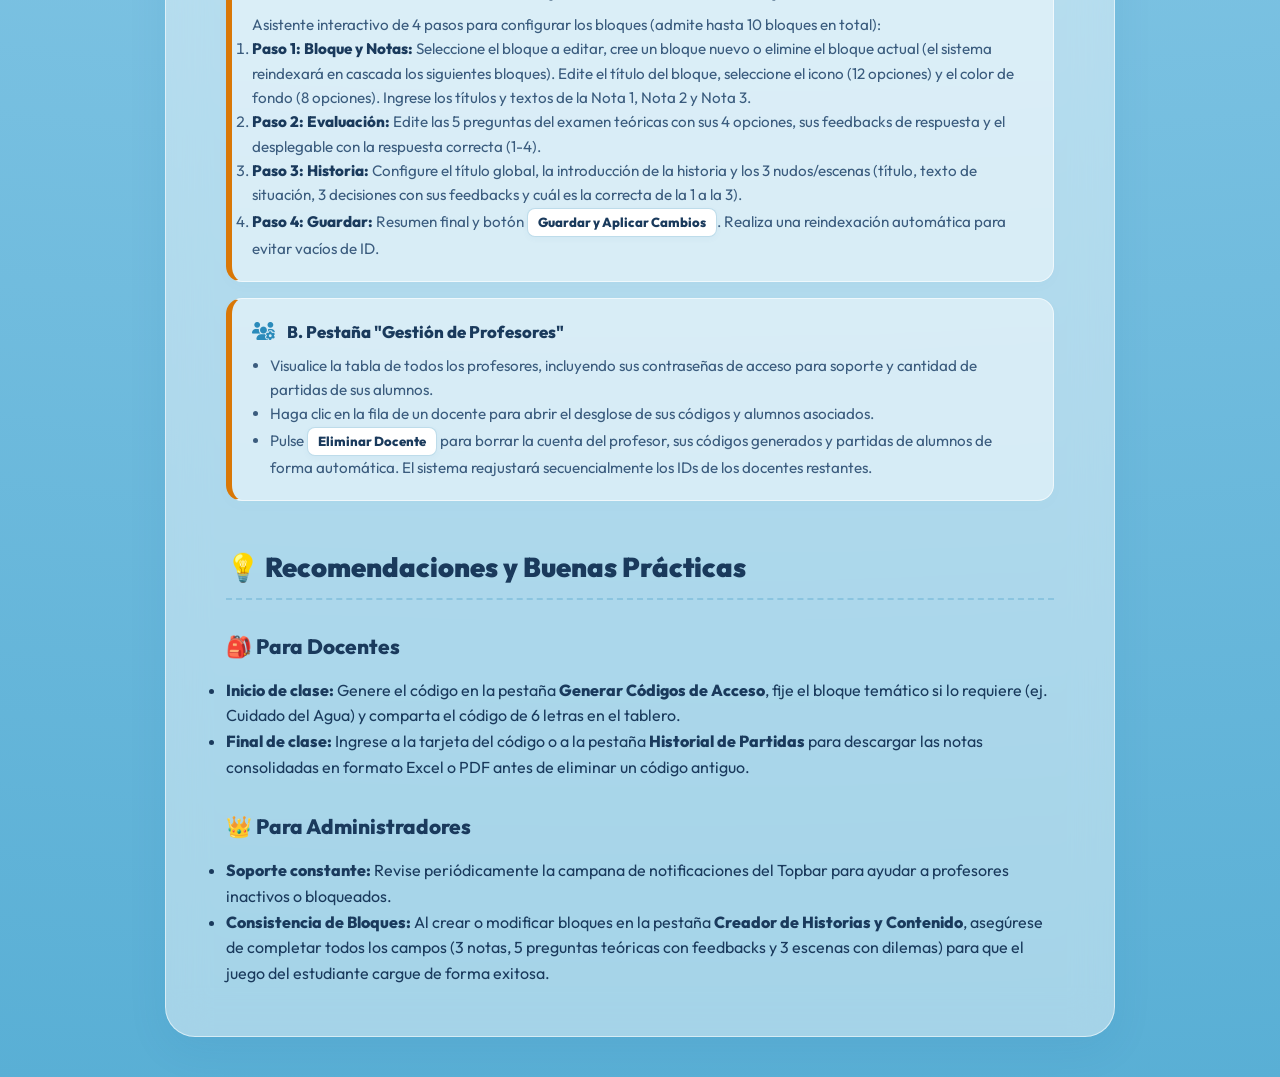
==== commit e7941fdd: "docs: corregir manual de usuario y formato de recomendaciones" ====
--- a/manual_usuario_goa.html
+++ b/manual_usuario_goa.html
@@ -747,7 +747,7 @@
                     <span class="card-title">Paso 4: Evaluación Inicial (5 Preguntas)</span>
                 </div>
                 <div class="card-body">
-                    Responda pulsando una de las opciones (A, B, C, D). Al presionar una opción, se resaltará en azul y mostrará una explicación abajo indicando si es correcta o incorrecta. Habilite el botón <span class="btn-ref">Siguiente Pregunta</span> para continuar.
+                    Responda pulsando una de las opciones (A, B, C, D). Al presionar una opción, se resaltará en azul. Habilite el botón <span class="btn-ref">Siguiente Pregunta</span> para continuar.
                     <br>
                     <strong>Cofre de Notas Flotante:</strong> Durante todo el examen e historia, puede presionar el botón de la <strong>Caja de herramientas (esquina inferior derecha)</strong> para abrir un panel deslizante lateral con las notas del Kit para recordar conceptos.
                 </div>
@@ -795,7 +795,7 @@
             <li><strong>Acceso:</strong> Haga clic en <span class="btn-ref">Iniciar Sesión</span> en el portal de docentes.</li>
             <li><strong>Registro:</strong> Si no tiene cuenta, cree una ingresando Nombre, Usuario (formato auto <code>nombre.apellido.profesor</code>), clave de mínimo 6 caracteres y WhatsApp con indicativo <code>+57</code> (ej. <code>+57 312 345 6789</code>).</li>
             <li><strong>Cupos:</strong> Límite de <strong>5 docentes en el sistema</strong>. Si se llena, la creación se bloqueará.</li>
-            <li><strong>Olvidé Contraseña:</strong> Si digita erróneamente su clave 3 veces, el formulario se bloqueará y aparecerá el botón <span class="btn-ref">Notificar al Administrador</span>, el cual enviará una alerta de WhatsApp para soporte.</li>
+            <li><strong>Olvidé Contraseña:</strong> Si digita erróneamente su clave 3 veces, se habilitará el botón <span class="btn-ref">Notificar al Administrador</span>, el cual enviará una alerta de WhatsApp para soporte.</li>
         </ul>
 
         <h3>🎛️ Vista General del Panel del Docente</h3>
@@ -953,14 +953,14 @@
         
         <h3>🎒 Para Docentes</h3>
         <ul>
-            <li><strong>Inicio de clase:</strong> Genere el código en la pestaña **Generar Códigos de Acceso**, fije el bloque temático si lo requiere (ej. Cuidado del Agua) y comparta el código de 6 letras en el tablero.</li>
-            <li><strong>Final de clase:</strong> Ingrese a la tarjeta del código o a la pestaña **Historial de Partidas** para descargar las notas consolidadas en formato Excel o PDF antes de eliminar un código antiguo.</li>
+            <li><strong>Inicio de clase:</strong> Genere el código en la pestaña <strong>Generar Códigos de Acceso</strong>, fije el bloque temático si lo requiere (ej. Cuidado del Agua) y comparta el código de 6 letras en el tablero.</li>
+            <li><strong>Final de clase:</strong> Ingrese a la tarjeta del código o a la pestaña <strong>Historial de Partidas</strong> para descargar las notas consolidadas en formato Excel o PDF antes de eliminar un código antiguo.</li>
         </ul>
 
         <h3>👑 Para Administradores</h3>
         <ul>
             <li><strong>Soporte constante:</strong> Revise periódicamente la campana de notificaciones del Topbar para ayudar a profesores inactivos o bloqueados.</li>
-            <li><strong>Consistencia de Bloques:</strong> Al crear o modificar bloques en la pestaña **Creador de Historias y Contenido**, asegúrese de completar todos los campos (3 notas, 5 preguntas teóricas con feedbacks y 3 escenas con dilemas) para que el juego del estudiante cargue de forma exitosa.</li>
+            <li><strong>Consistencia de Bloques:</strong> Al crear o modificar bloques en la pestaña <strong>Creador de Historias y Contenido</strong>, asegúrese de completar todos los campos (3 notas, 5 preguntas teóricas con feedbacks y 3 escenas con dilemas) para que el juego del estudiante cargue de forma exitosa.</li>
         </ul>
     </div>
 </body>
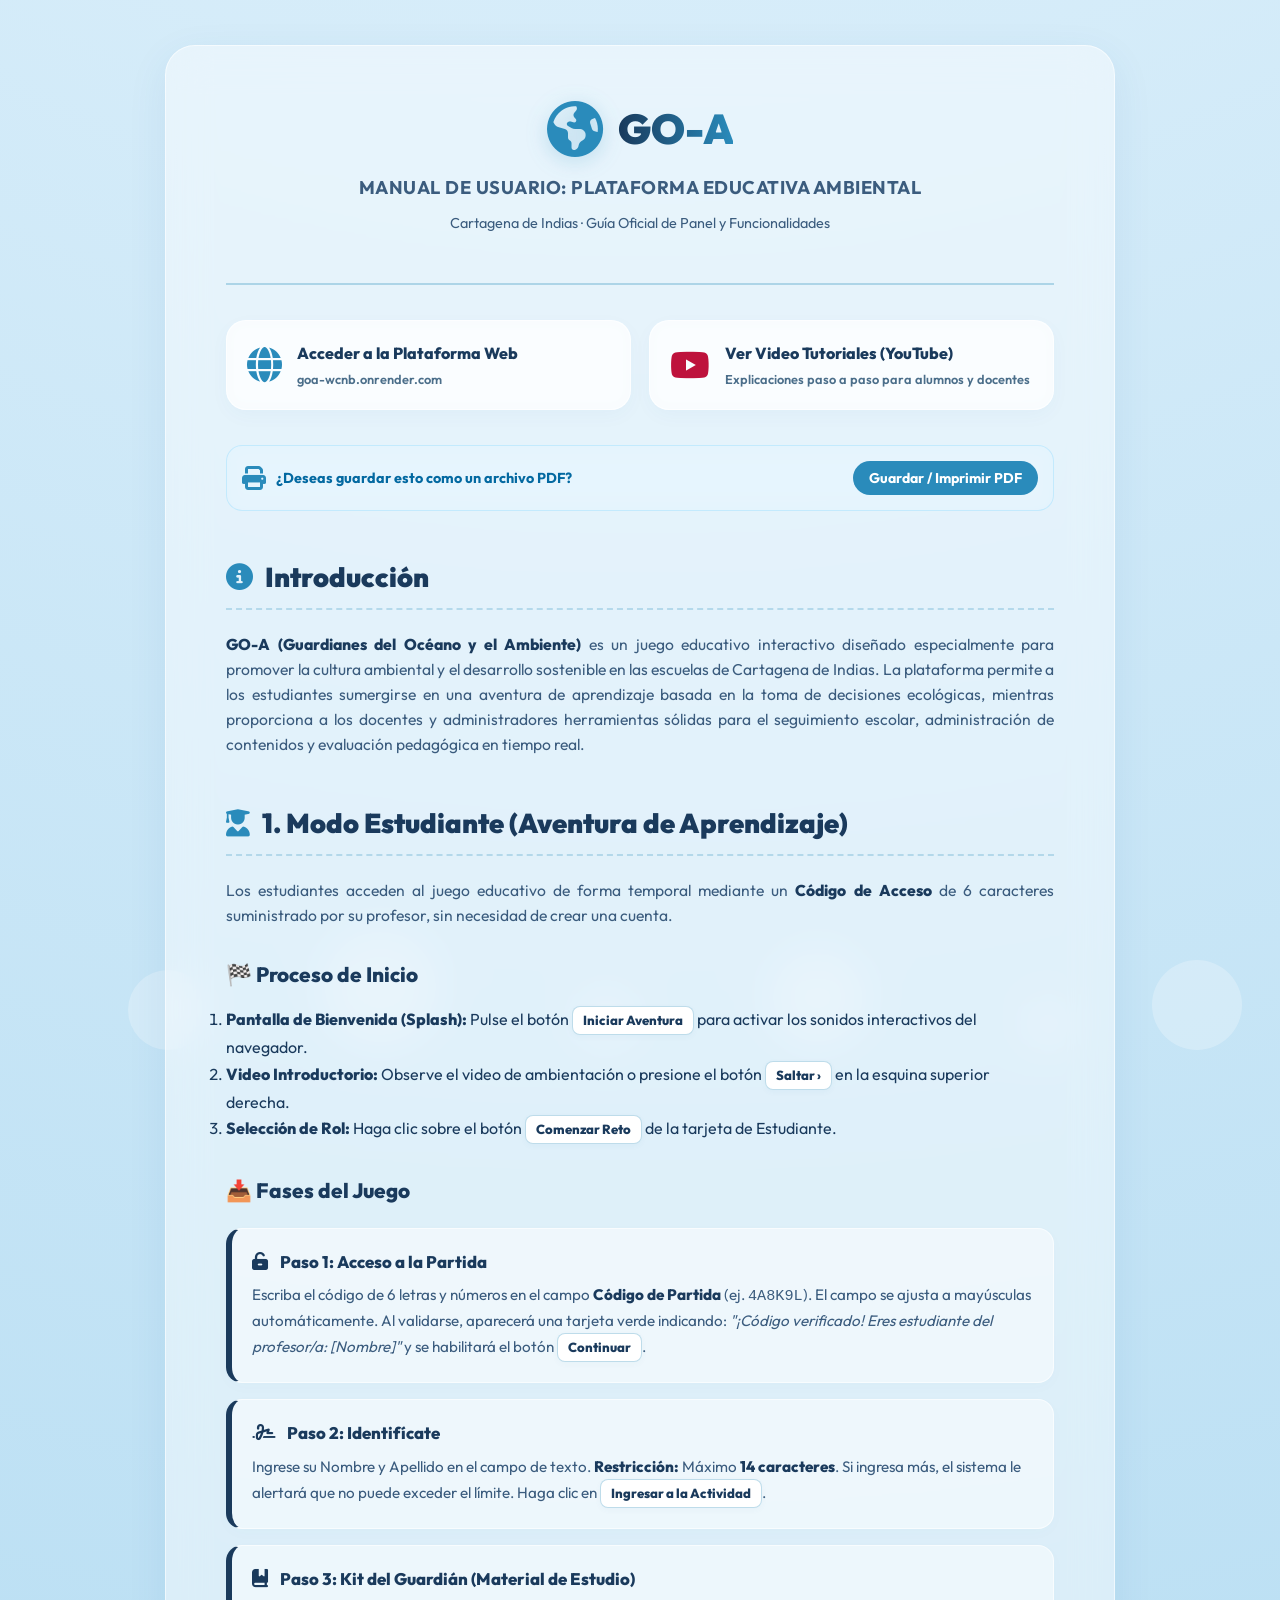
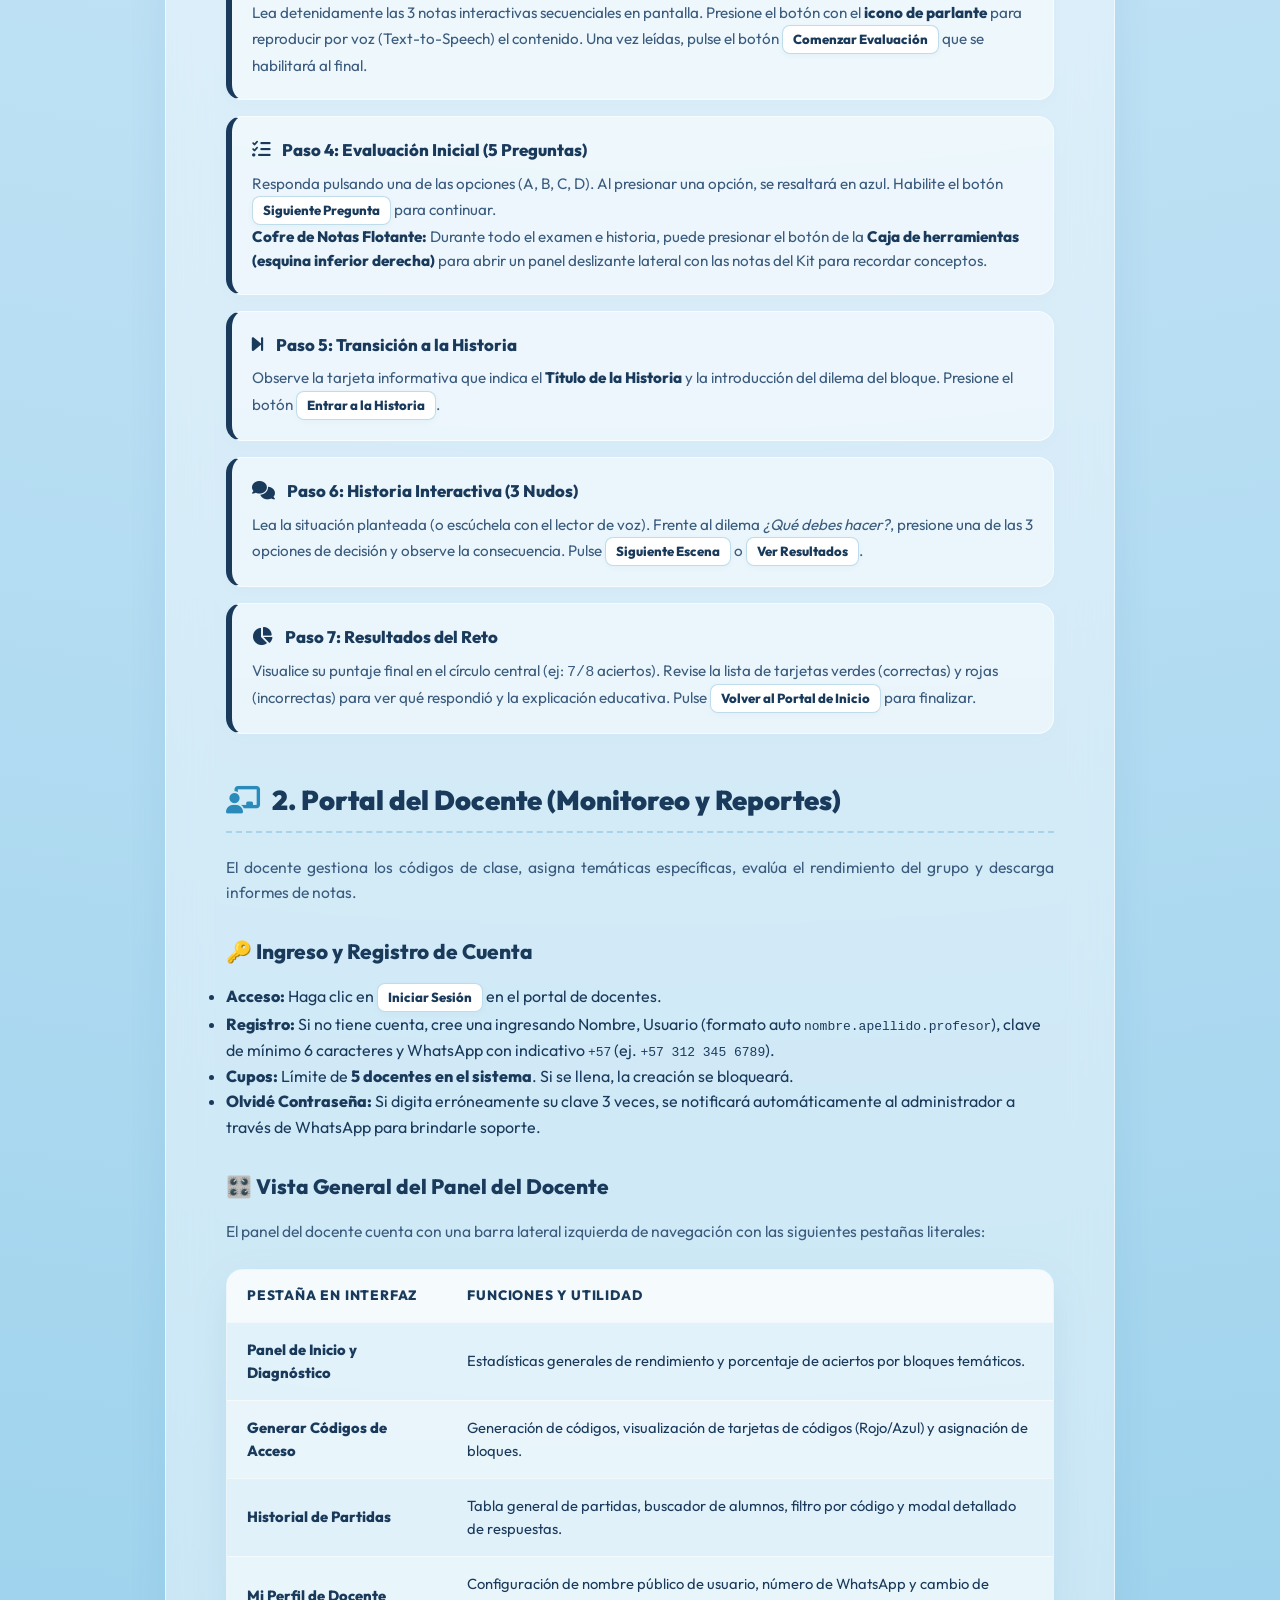
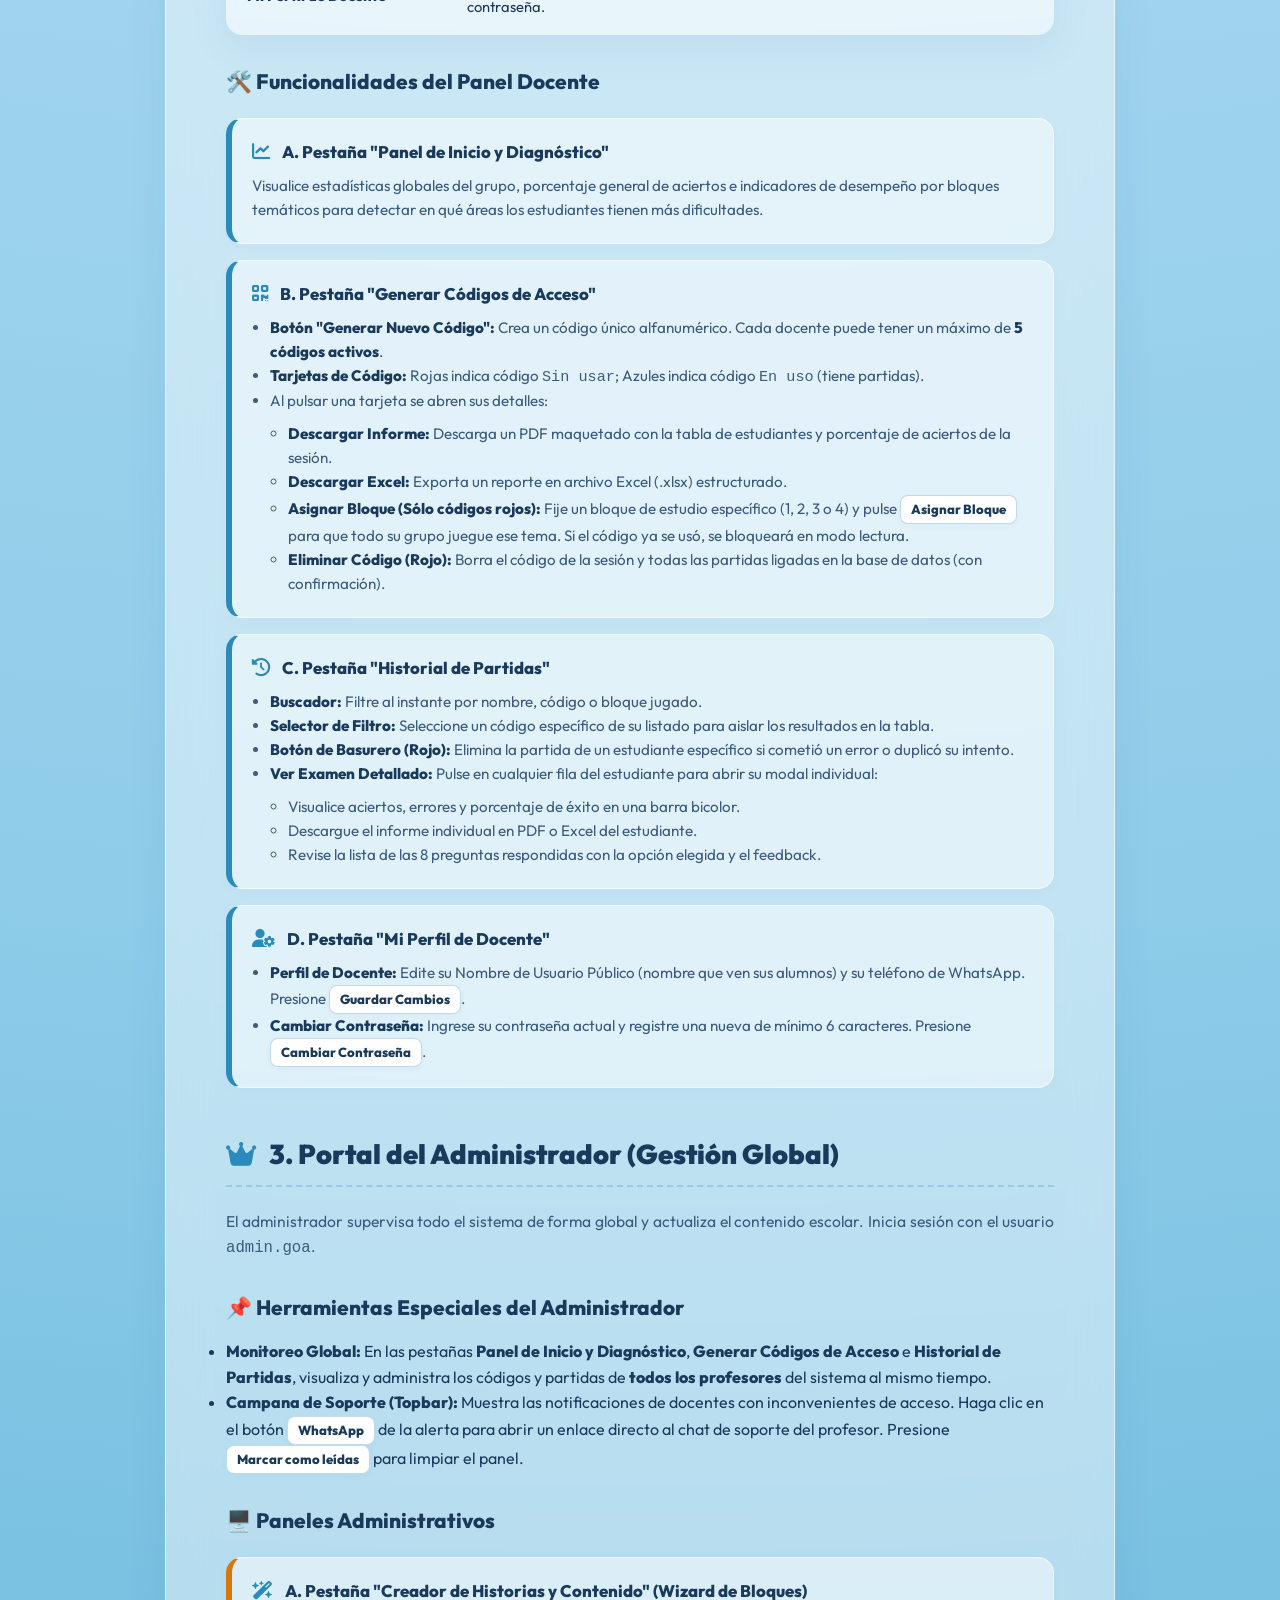
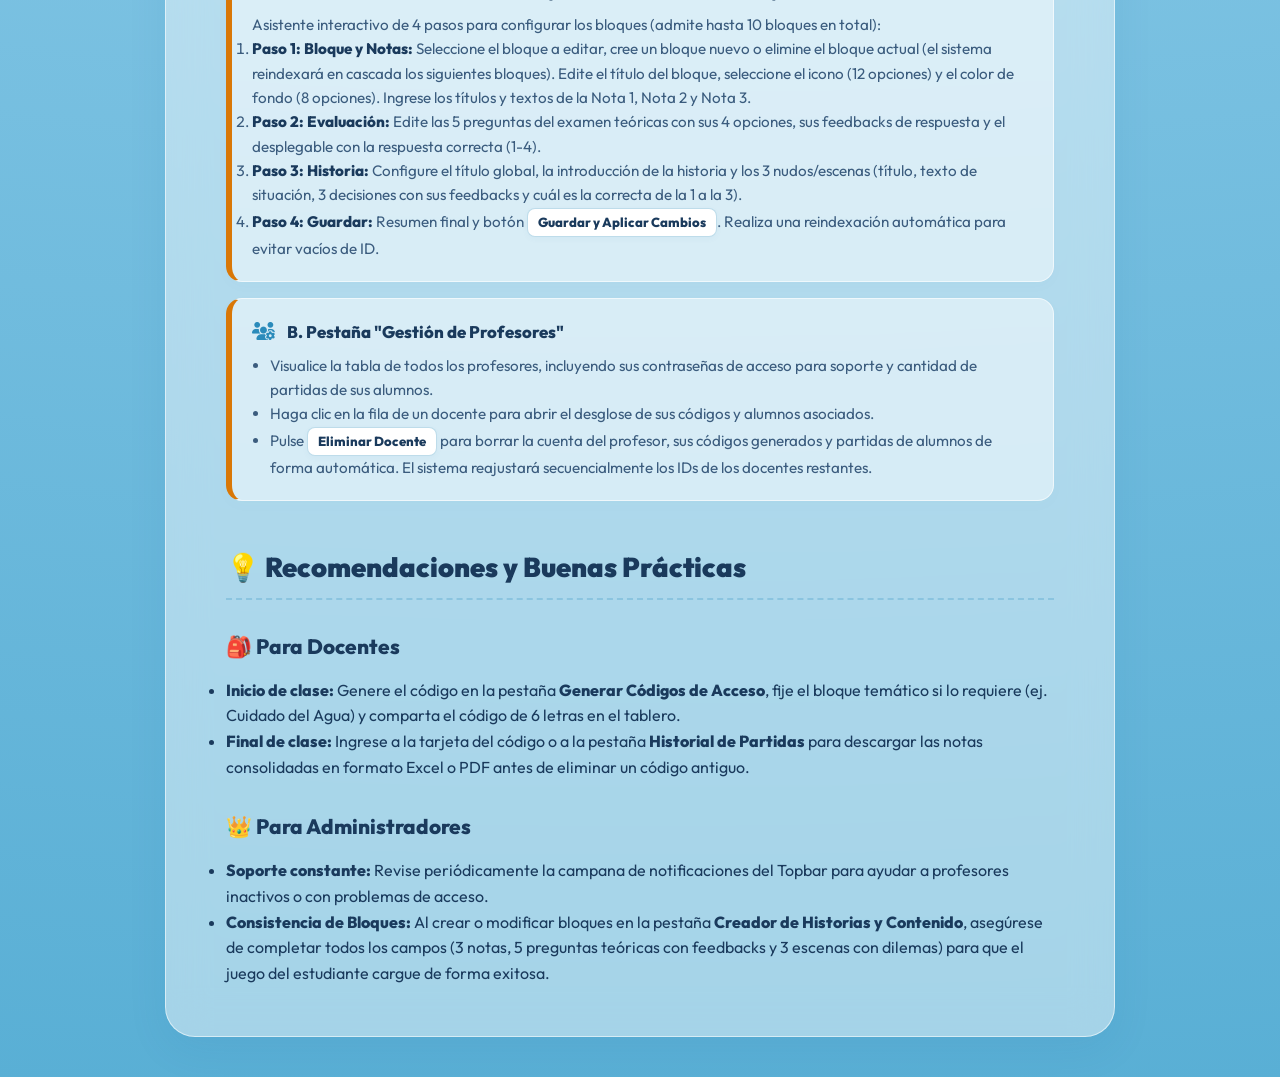
==== commit 4e0d46a9: "docs: actualizar notificaciones de soporte y remover referencias a bloqueo" ====
--- a/manual_usuario_goa.html
+++ b/manual_usuario_goa.html
@@ -795,7 +795,7 @@
             <li><strong>Acceso:</strong> Haga clic en <span class="btn-ref">Iniciar Sesión</span> en el portal de docentes.</li>
             <li><strong>Registro:</strong> Si no tiene cuenta, cree una ingresando Nombre, Usuario (formato auto <code>nombre.apellido.profesor</code>), clave de mínimo 6 caracteres y WhatsApp con indicativo <code>+57</code> (ej. <code>+57 312 345 6789</code>).</li>
             <li><strong>Cupos:</strong> Límite de <strong>5 docentes en el sistema</strong>. Si se llena, la creación se bloqueará.</li>
-            <li><strong>Olvidé Contraseña:</strong> Si digita erróneamente su clave 3 veces, se habilitará el botón <span class="btn-ref">Notificar al Administrador</span>, el cual enviará una alerta de WhatsApp para soporte.</li>
+            <li><strong>Olvidé Contraseña:</strong> Si digita erróneamente su clave 3 veces, se notificará automáticamente al administrador a través de WhatsApp para brindarle soporte.</li>
         </ul>
 
         <h3>🎛️ Vista General del Panel del Docente</h3>
@@ -910,7 +910,7 @@
         
         <ul>
             <li><strong>Monitoreo Global:</strong> En las pestañas <strong>Panel de Inicio y Diagnóstico</strong>, <strong>Generar Códigos de Acceso</strong> e <strong>Historial de Partidas</strong>, visualiza y administra los códigos y partidas de <strong>todos los profesores</strong> del sistema al mismo tiempo.</li>
-            <li><strong>Campana de Soporte (Topbar):</strong> Muestra las notificaciones de docentes bloqueados. Haga clic en el botón <span class="btn-ref">WhatsApp</span> de la alerta para abrir un enlace directo al chat de soporte del profesor. Presione <span class="btn-ref">Marcar como leídas</span> para limpiar el panel.</li>
+            <li><strong>Campana de Soporte (Topbar):</strong> Muestra las notificaciones de docentes con inconvenientes de acceso. Haga clic en el botón <span class="btn-ref">WhatsApp</span> de la alerta para abrir un enlace directo al chat de soporte del profesor. Presione <span class="btn-ref">Marcar como leídas</span> para limpiar el panel.</li>
         </ul>
 
         <h3>🖥️ Paneles Administrativos</h3>
@@ -959,7 +959,7 @@
 
         <h3>👑 Para Administradores</h3>
         <ul>
-            <li><strong>Soporte constante:</strong> Revise periódicamente la campana de notificaciones del Topbar para ayudar a profesores inactivos o bloqueados.</li>
+            <li><strong>Soporte constante:</strong> Revise periódicamente la campana de notificaciones del Topbar para ayudar a profesores inactivos o con problemas de acceso.</li>
             <li><strong>Consistencia de Bloques:</strong> Al crear o modificar bloques en la pestaña <strong>Creador de Historias y Contenido</strong>, asegúrese de completar todos los campos (3 notas, 5 preguntas teóricas con feedbacks y 3 escenas con dilemas) para que el juego del estudiante cargue de forma exitosa.</li>
         </ul>
     </div>
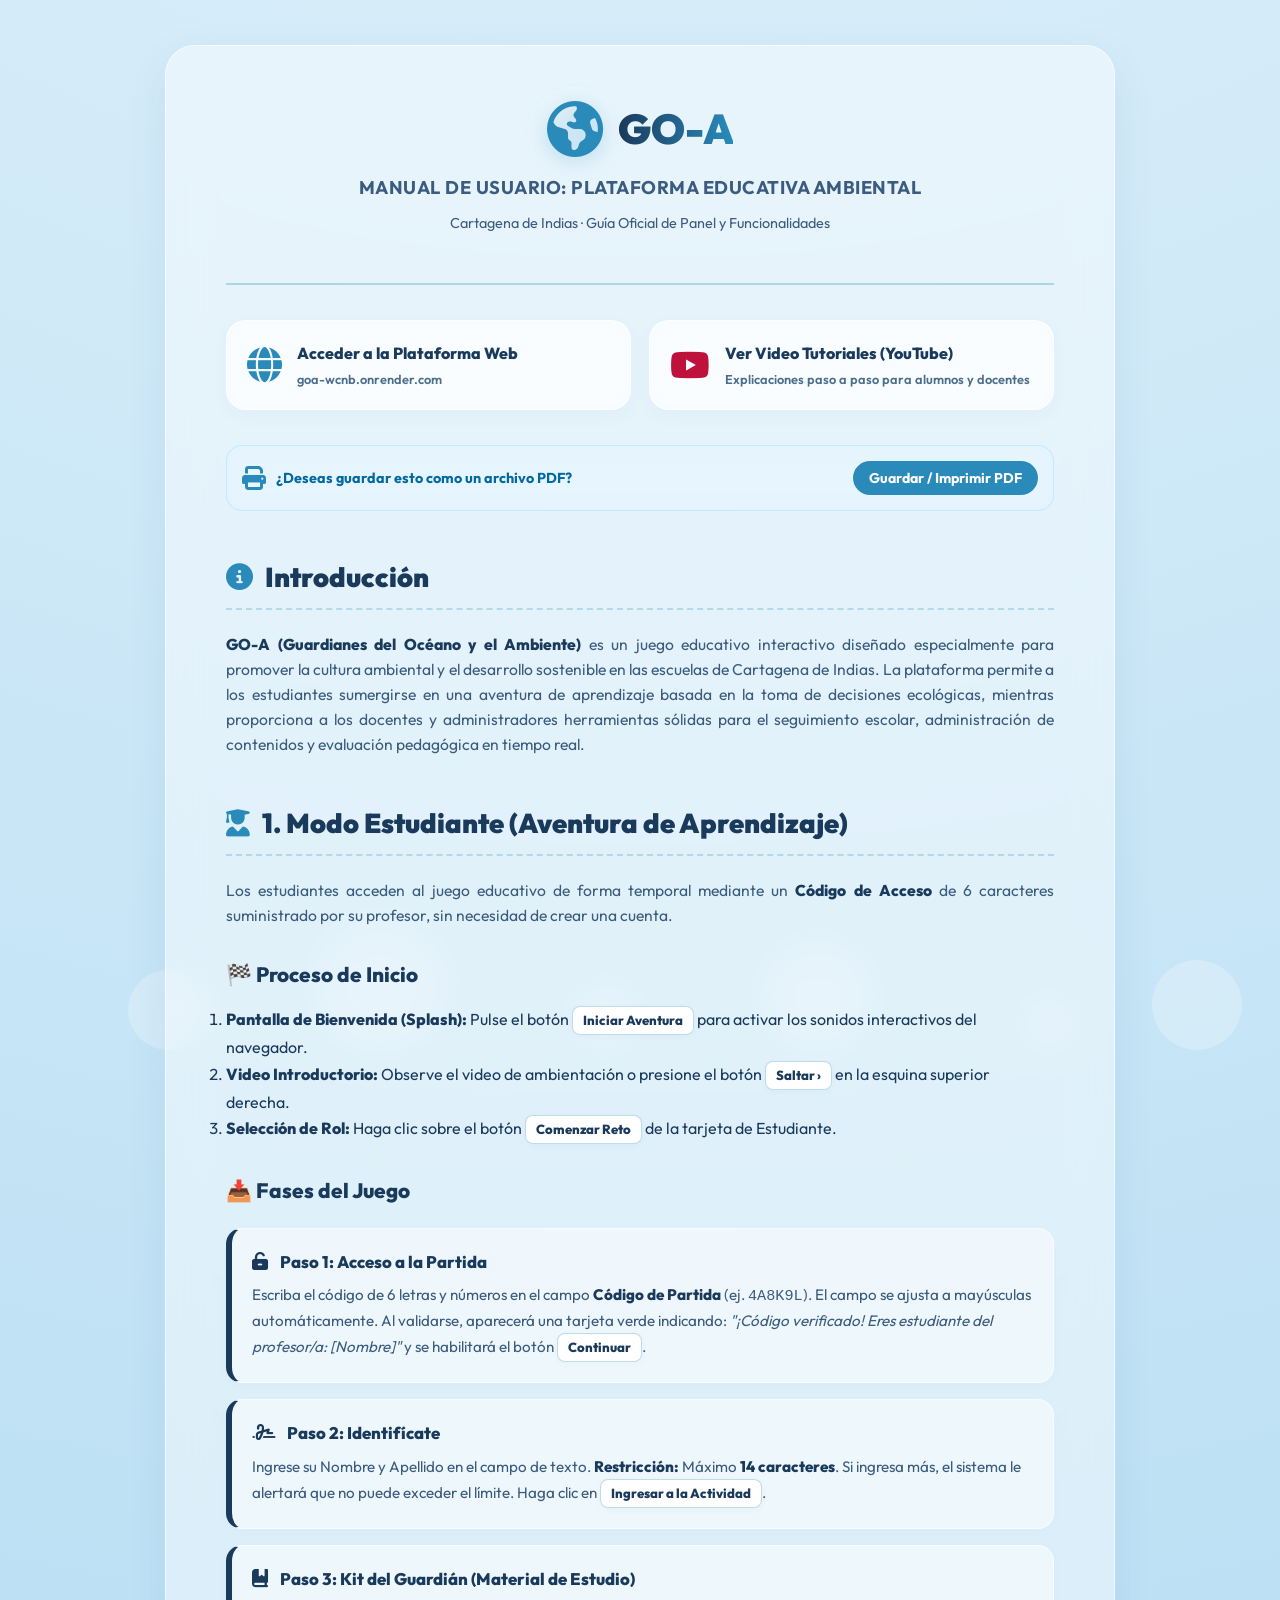
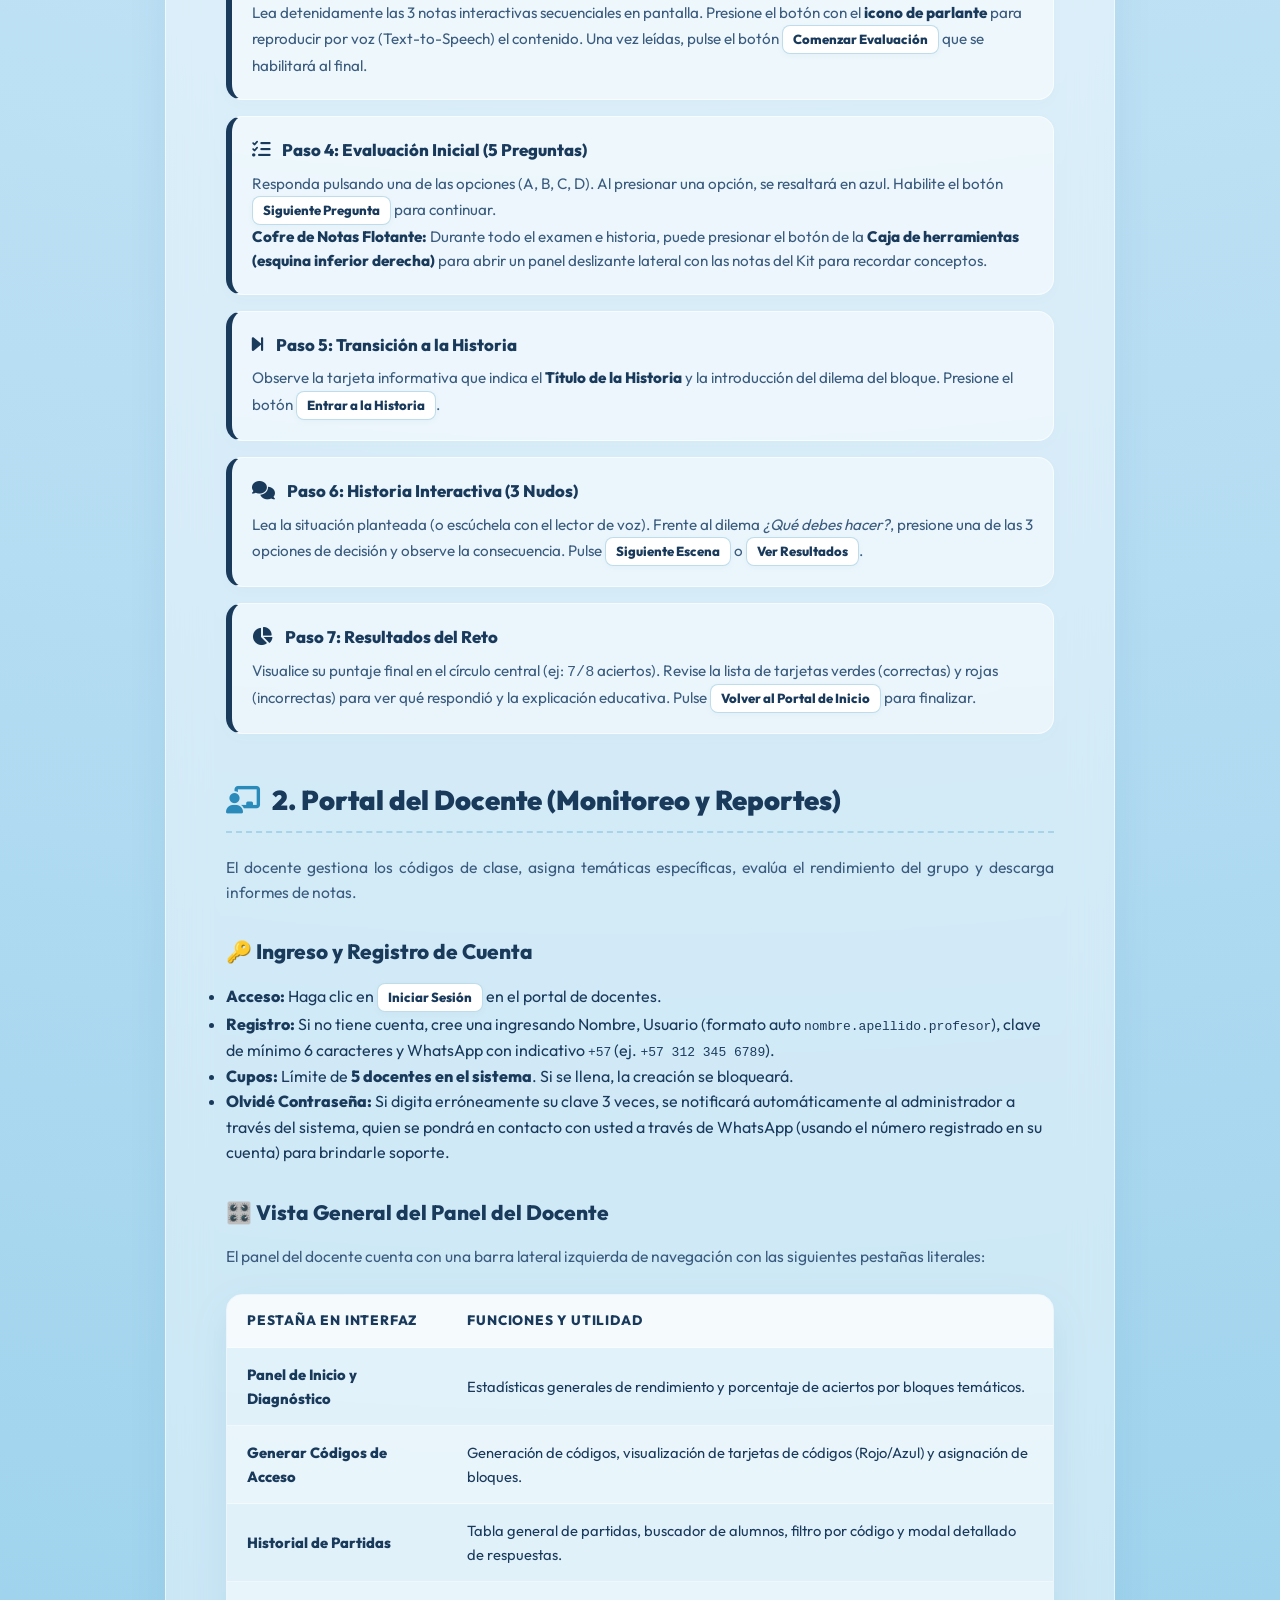
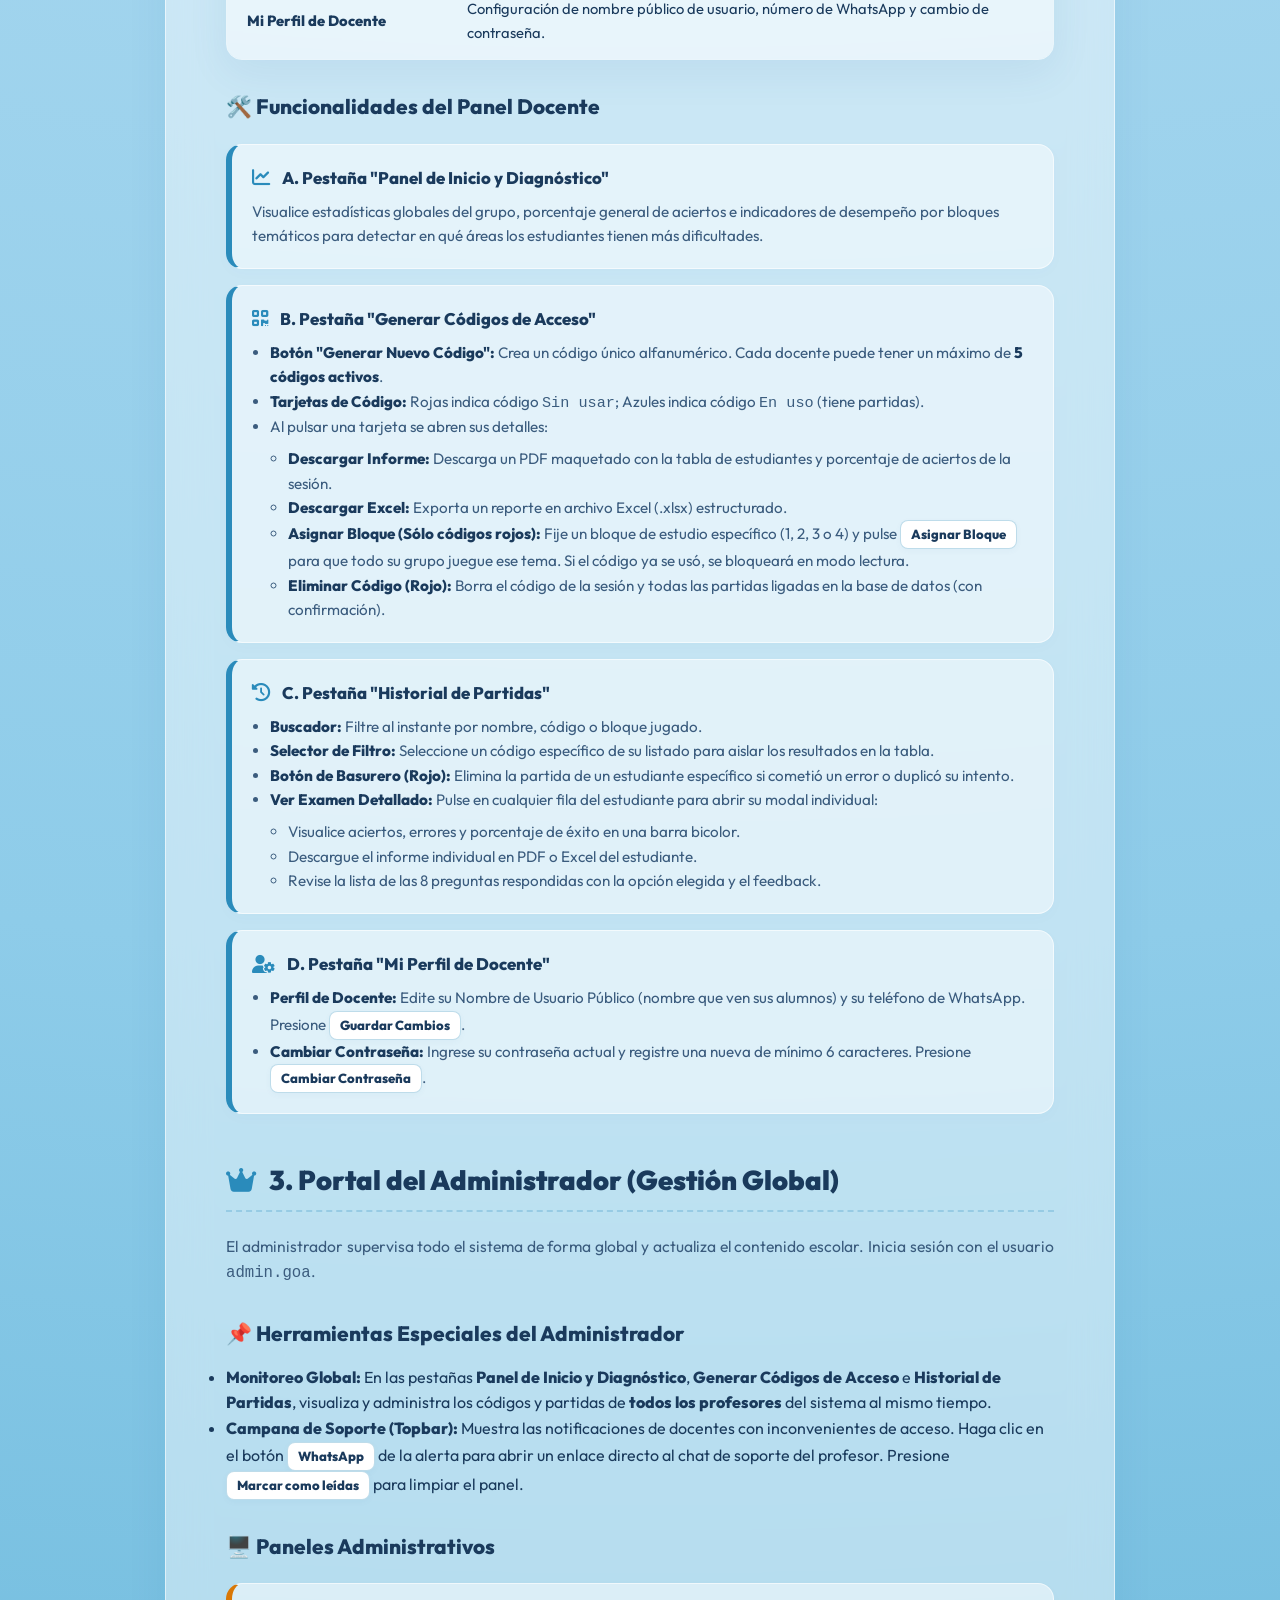
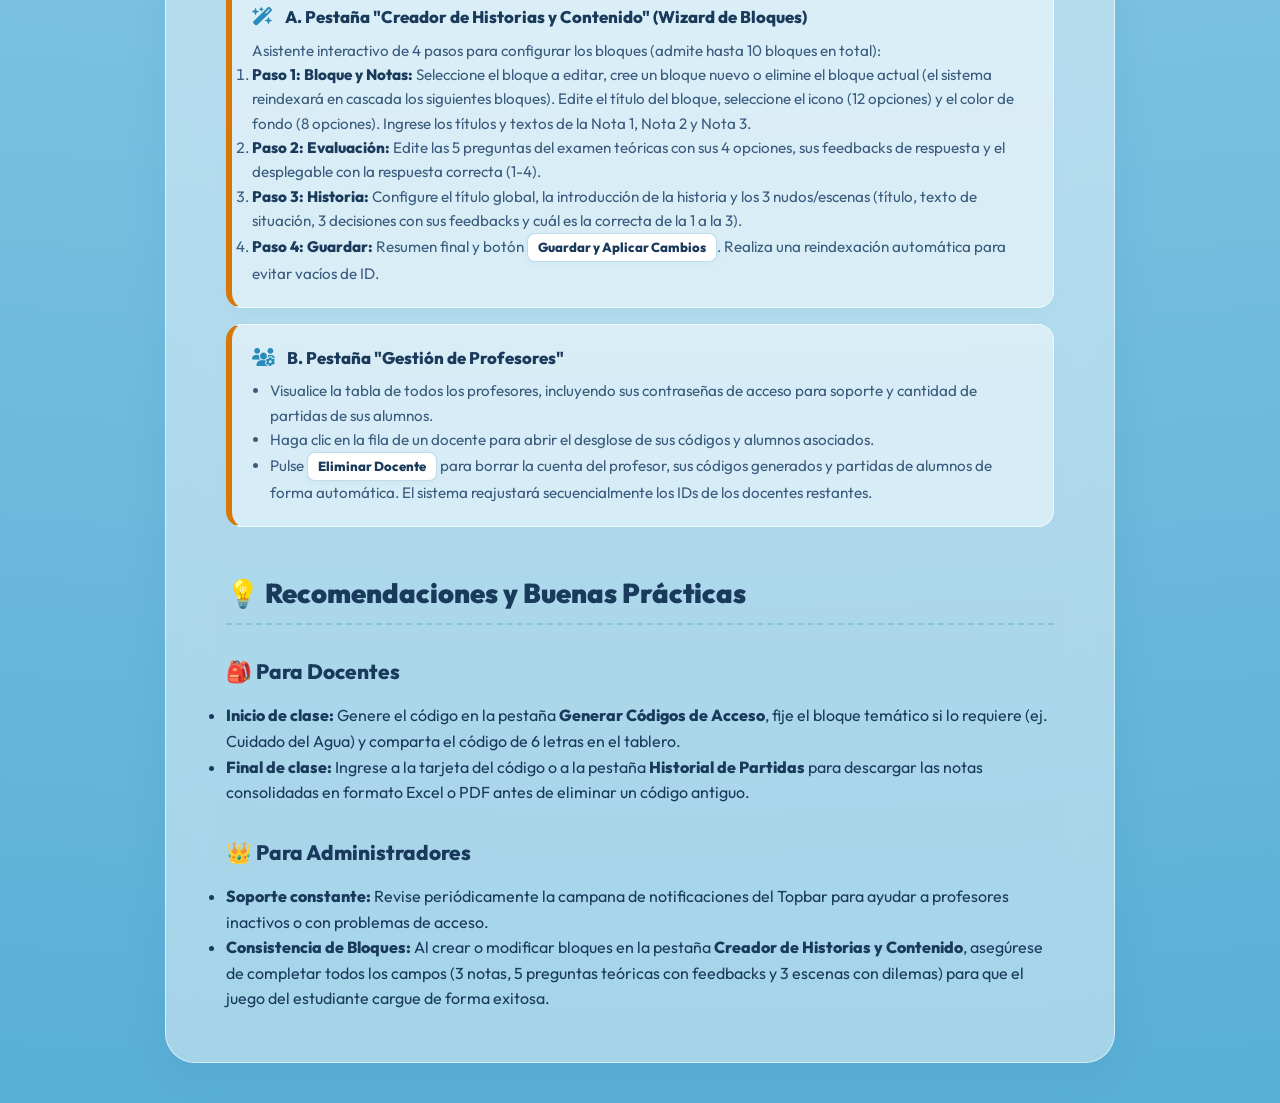
==== commit 1f9bacfa: "docs: corregir flujo de notificación y contacto de WhatsApp en manual" ====
--- a/manual_usuario_goa.html
+++ b/manual_usuario_goa.html
@@ -795,7 +795,7 @@
             <li><strong>Acceso:</strong> Haga clic en <span class="btn-ref">Iniciar Sesión</span> en el portal de docentes.</li>
             <li><strong>Registro:</strong> Si no tiene cuenta, cree una ingresando Nombre, Usuario (formato auto <code>nombre.apellido.profesor</code>), clave de mínimo 6 caracteres y WhatsApp con indicativo <code>+57</code> (ej. <code>+57 312 345 6789</code>).</li>
             <li><strong>Cupos:</strong> Límite de <strong>5 docentes en el sistema</strong>. Si se llena, la creación se bloqueará.</li>
-            <li><strong>Olvidé Contraseña:</strong> Si digita erróneamente su clave 3 veces, se notificará automáticamente al administrador a través de WhatsApp para brindarle soporte.</li>
+            <li><strong>Olvidé Contraseña:</strong> Si digita erróneamente su clave 3 veces, se notificará automáticamente al administrador a través del sistema, quien se pondrá en contacto con usted a través de WhatsApp (usando el número registrado en su cuenta) para brindarle soporte.</li>
         </ul>
 
         <h3>🎛️ Vista General del Panel del Docente</h3>
